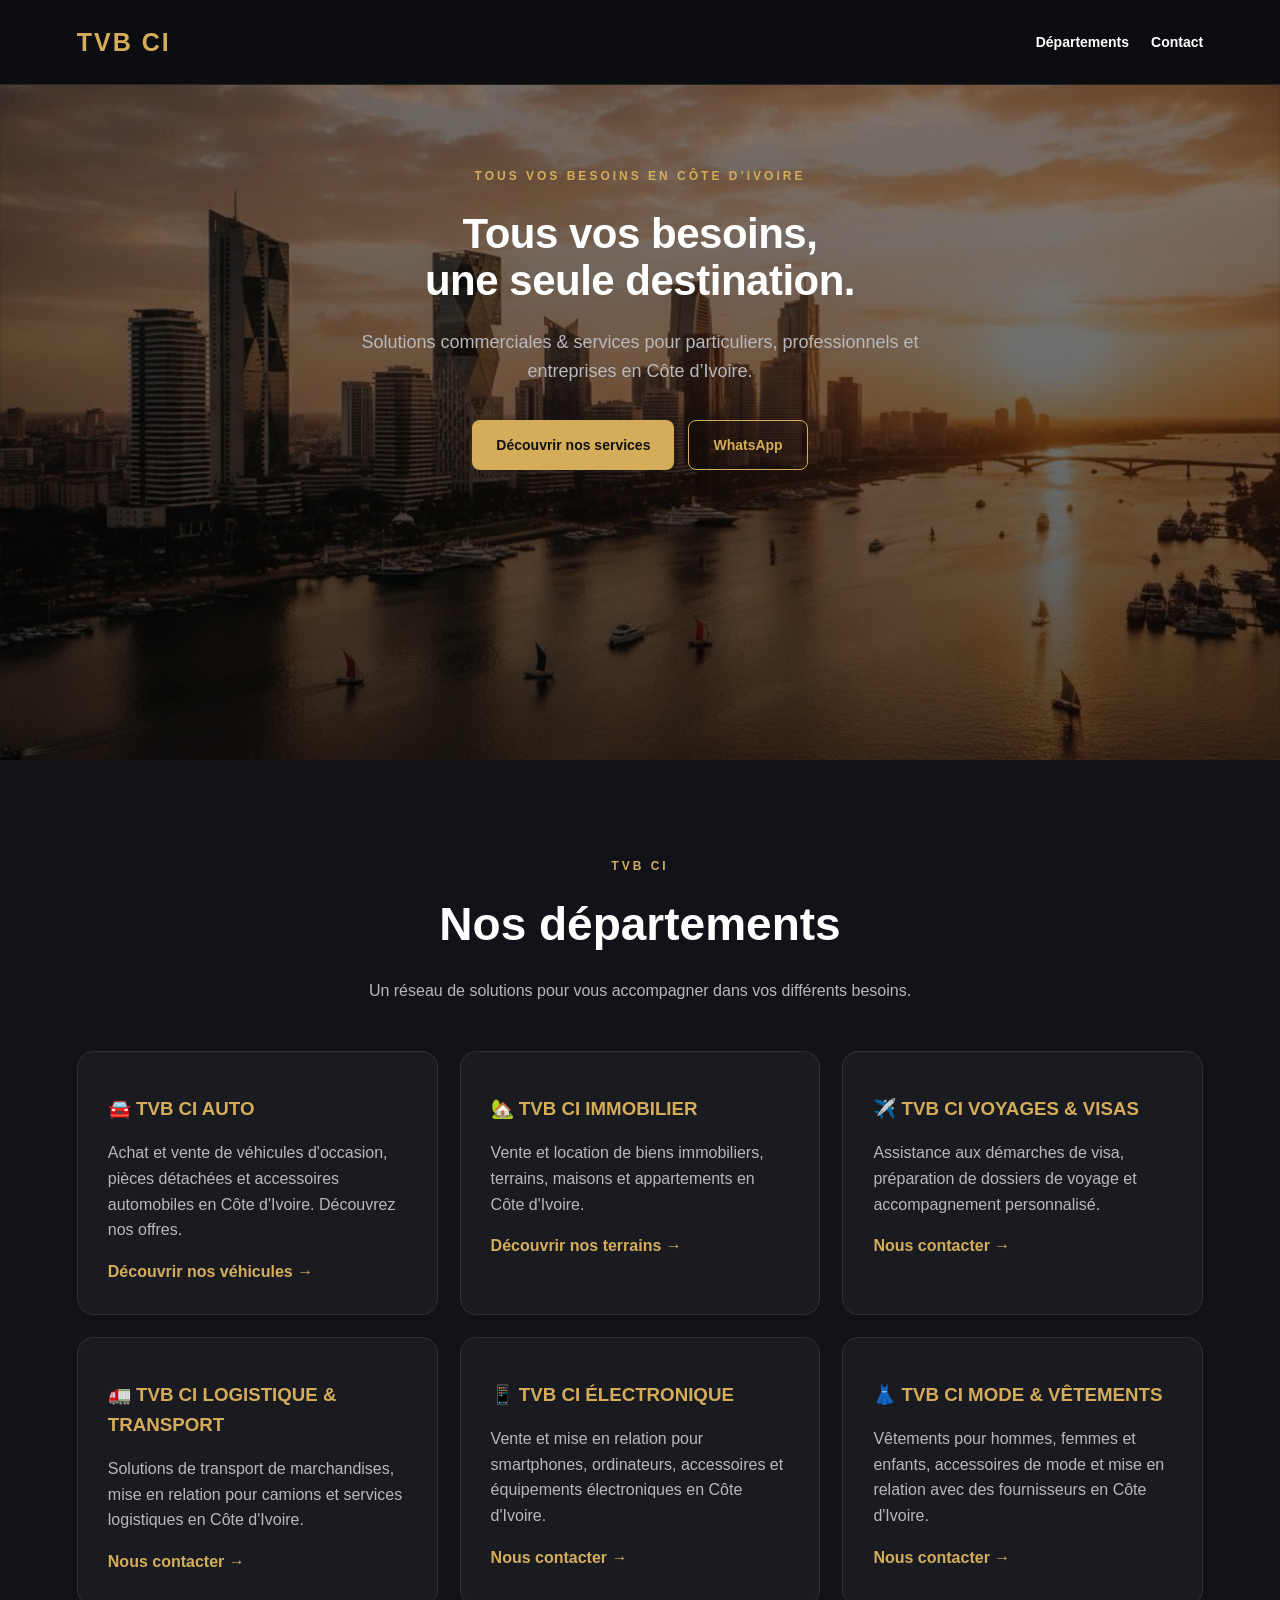
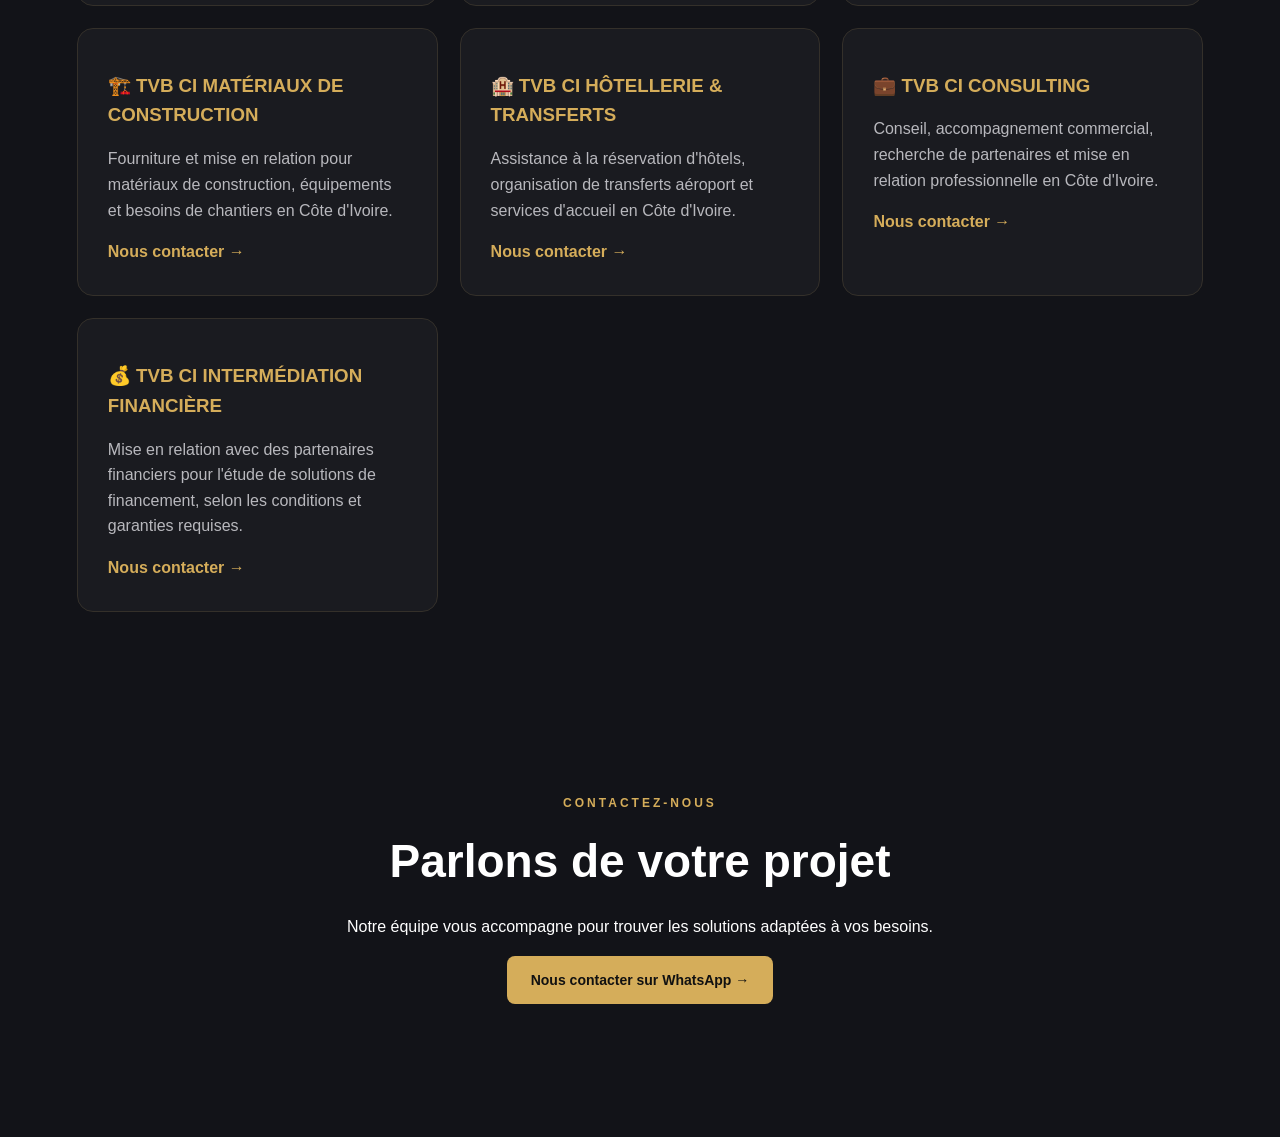
==== index.html @ d92d336f "Add meta tags for social media link previews Added Open Graph and Twitter meta tags for better socia" ====
<!DOCTYPE html>
<html lang="fr">
<head>
  <meta charset="UTF-8">
  <meta name="viewport" content="width=device-width, initial-scale=1.0">
  
<title>TVB CI | Immobilier, Auto & Services en Côte d'Ivoire</title>

<meta name="description" content="TVB CI (Tous Vos Besoins en Côte d'Ivoire) vous accompagne dans l'immobilier, l'automobile, les voyages, la logistique et les solutions commerciales à Abidjan.">

<link rel="canonical" href="https://tvbci.com/">

<!-- WhatsApp / Facebook Link Preview -->
<meta property="og:type" content="website">
<meta property="og:title" content="TVB CI | Tous vos besoins, une seule destination">
<meta property="og:description" content="Automobile, immobilier, voyages, logistique et solutions commerciales en Côte d'Ivoire.">
<meta property="og:url" content="https://tvbci.com/">
<meta property="og:image" content="https://tvbci.com/assets/tvbci-hero.jpg">
<meta property="og:image:alt" content="TVB CI - Vue panoramique d'une ville au coucher du soleil">
<meta name="twitter:card" content="summary_large_image">

  <link rel="stylesheet" href="style.css">
</head>

<body>

  <header class="site-header">
    <div class="brand">TVB CI</div>

    <nav>
      <a href="#departements">Départements</a>
      <a href="#contact">Contact</a>
    </nav>
  </header>

  <main>

    <section class="hero">
      <div class="hero-content">
        <p class="eyebrow">TOUS VOS BESOINS EN CÔTE D’IVOIRE</p>

        <h1>Tous vos besoins,<br>une seule destination.</h1>

        <p class="hero-text">
          Solutions commerciales & services pour particuliers,
          professionnels et entreprises en Côte d’Ivoire.
        </p>

        <div class="hero-actions">
          <a href="#departements" class="btn btn-gold">Découvrir nos services</a>

          <a href="https://wa.me/2250758928947"
             class="btn btn-outline">
            WhatsApp
          </a>
        </div>
      </div>
    </section>

    <section class="departments" id="departements">

      <div class="section-heading">
        <p class="eyebrow">TVB CI</p>
        <h2>Nos départements</h2>
        <p>
          Un réseau de solutions pour vous accompagner dans vos différents besoins.
        </p>
      </div>
<div class="department-grid">
      
<article class="department-card">
  <h3>🚘 TVB CI AUTO</h3>

  <p>

  Achat et vente de véhicules d'occasion,

  pièces détachées et accessoires automobiles

  en Côte d'Ivoire. Découvrez nos offres.

</p>
  <a href="https://auto.tvbci.com">
    Découvrir nos véhicules →
  </a>
</article> 
<article class="department-card">
  <h3>🏡 TVB CI IMMOBILIER</h3>

  <p>
    Vente et location de biens immobiliers,
    terrains, maisons et appartements
    en Côte d'Ivoire.
  </p>

<a href="https://tvbci.com/immobilier.html">
Découvrir nos terrains →
  </a>
</article>
<article class="department-card">
  <h3>✈️ TVB CI VOYAGES & VISAS</h3>

  <p>
    Assistance aux démarches de visa,
    préparation de dossiers de voyage
    et accompagnement personnalisé.
  </p>

  <a href="https://wa.me/2250758928947?text=Bonjour%20TVB%20CI,%20je%20souhaite%20des%20informations%20sur%20vos%20services%20de%20voyage%20et%20visa.">
    Nous contacter →
  </a>
</article>
<article class="department-card">
  <h3>🚛 TVB CI LOGISTIQUE & TRANSPORT</h3>

  <p>
    Solutions de transport de marchandises,
    mise en relation pour camions et
    services logistiques en Côte d'Ivoire.
  </p>

  <a href="https://wa.me/2250758928947?text=Bonjour%20TVB%20CI,%20je%20souhaite%20des%20informations%20sur%20vos%20services%20de%20transport%20et%20logistique.">
    Nous contacter →
  </a>
</article>
<article class="department-card">
  <h3>📱 TVB CI ÉLECTRONIQUE</h3>

  <p>
    Vente et mise en relation pour smartphones,
    ordinateurs, accessoires et équipements
    électroniques en Côte d'Ivoire.
  </p>

  <a href="https://wa.me/2250758928947?text=Bonjour%20TVB%20CI,%20je%20souhaite%20des%20informations%20sur%20vos%20produits%20electroniques.">
    Nous contacter →
  </a>
</article>
<article class="department-card">
  <h3>👗 TVB CI MODE & VÊTEMENTS</h3>

  <p>
    Vêtements pour hommes, femmes et enfants,
    accessoires de mode et mise en relation
    avec des fournisseurs en Côte d'Ivoire.
  </p>

  <a href="https://wa.me/2250758928947?text=Bonjour%20TVB%20CI,%20je%20souhaite%20des%20informations%20sur%20vos%20articles%20de%20mode.">
    Nous contacter →
  </a>
</article>

<article class="department-card">
  <h3>🏗️ TVB CI MATÉRIAUX DE CONSTRUCTION</h3>

  <p>
    Fourniture et mise en relation pour
    matériaux de construction, équipements
    et besoins de chantiers en Côte d'Ivoire.
  </p>

  <a href="https://wa.me/2250758928947?text=Bonjour%20TVB%20CI,%20je%20souhaite%20des%20informations%20sur%20vos%20materiaux%20de%20construction.">
    Nous contacter →
  </a>
</article>
<article class="department-card">
  <h3>🏨 TVB CI HÔTELLERIE & TRANSFERTS</h3>

  <p>
    Assistance à la réservation d'hôtels,
    organisation de transferts aéroport
    et services d'accueil en Côte d'Ivoire.
  </p>

  <a href="https://wa.me/2250758928947?text=Bonjour%20TVB%20CI,%20je%20souhaite%20des%20informations%20sur%20vos%20services%20hoteliers%20et%20transferts.">
    Nous contacter →
  </a>
</article>
<article class="department-card">
  <h3>💼 TVB CI CONSULTING</h3>

  <p>
    Conseil, accompagnement commercial,
    recherche de partenaires et mise en relation
    professionnelle en Côte d'Ivoire.
  </p>

  <a href="https://wa.me/2250758928947?text=Bonjour%20TVB%20CI,%20je%20souhaite%20des%20informations%20sur%20vos%20services%20de%20consulting.">
    Nous contacter →
  </a>
</article>
<article class="department-card">
  <h3>💰 TVB CI INTERMÉDIATION FINANCIÈRE</h3>

  <p>
    Mise en relation avec des partenaires
    financiers pour l'étude de solutions
    de financement, selon les conditions
    et garanties requises.
  </p>

  <a href="https://wa.me/2250758928947?text=Bonjour%20TVB%20CI,%20je%20souhaite%20des%20informations%20sur%20vos%20services%20d'intermediation%20financiere.">
    Nous contacter →
  </a>
</article>

  
</div>
  
    </section>

<section class="departments" id="contact">
  <div class="section-heading">
    <p class="eyebrow">CONTACTEZ-NOUS</p>
    <h2>Parlons de votre projet</h2>
    <p>
      Notre équipe vous accompagne pour trouver
      les solutions adaptées à vos besoins.
    </p>
    <a href="https://wa.me/2250758928947"
       class="btn btn-gold">
      Nous contacter sur WhatsApp →
    </a>
  </div>
</section>  

  </main>

</body>
</html>
---- style.css ----
/* TVB CI — Corporate Website */

:root {
  --black: #090a0d;
  --dark: #121318;
  --gold: #d5ad5a;
  --white: #ffffff;
  --muted: #b8b8bd;
}

* {
  box-sizing: border-box;
}

html {
  scroll-behavior: smooth;
}

body {
  margin: 0;
  background: var(--black);
  color: var(--white);
  font-family: Arial, Helvetica, sans-serif;
  line-height: 1.6;
}

a {
  text-decoration: none;
  color: inherit;
}

/* Navigation */

.site-header {
  display: flex;
  align-items: center;
  justify-content: space-between;
  gap: 20px;
  padding: 22px 6%;
  background: #0c0d10;
  border-bottom: 1px solid #29251d;
}

.brand {
  color: var(--gold);
  font-size: 25px;
  font-weight: 900;
  letter-spacing: 2px;
}

.site-header nav {
  display: flex;
  gap: 22px;
}

.site-header nav a {
  font-size: 14px;
  font-weight: 600;
}

.site-header nav a:hover {
  color: var(--gold);
}

/* Hero */

.hero {
  min-height: 75vh;
  display: flex;
align-items: center;
justify-content: flex-start;
flex-direction: column;
padding: 70px 6% 90px;
  text-align: center;
  background:
    linear-gradient(
      rgba(0, 0, 0, 0.48),
      rgba(0, 0, 0, 0.65)
    ),
    url("assets/tvbci-hero.jpg") center center / cover no-repeat;
}
.hero-content {
  max-width: 850px;
  margin: 0 auto;
  transform: none;
}

.eyebrow {
  color: var(--gold);
  text-transform: uppercase;
  font-size: 12px;
  font-weight: 800;
  letter-spacing: 3px;
}

.hero h1 {
  font-size: clamp(22px, 5vw, 42px);
  line-height: 1.12;
  margin: 24px 0;
  letter-spacing: -0.5px;
}

.hero-text {
  color: var(--muted);
  font-size: 18px;
  max-width: 640px;
  margin: 0 auto 34px;
}

.hero-actions {
  display: flex;
  justify-content: center;
  flex-wrap: wrap;
  gap: 14px;
}

.btn {
  display: inline-flex;
  justify-content: center;
  align-items: center;
  min-height: 48px;
  padding: 13px 24px;
  border-radius: 8px;
  font-size: 14px;
  font-weight: 700;
  transition: 0.2s ease;
}

.btn-gold {
  background: var(--gold);
  color: #111;
}

.btn-gold:hover {
  background: #edca81;
}

.btn-outline {
  border: 1px solid var(--gold);
  color: var(--gold);
}

.btn-outline:hover {
  background: var(--gold);
  color: #111;
}

/* Departments */

.departments {
  padding: 85px 6%;
  background: var(--dark);
}

.section-heading {
  text-align: center;
  max-width: 720px;
  margin: 0 auto 48px;
}

.section-heading h2 {
  font-size: clamp(30px, 4vw, 46px);
  margin: 12px 0;
}

.section-heading > p:last-child {
  color: var(--muted);
}

/* Future department cards */

.department-grid {
  display: grid;
  grid-template-columns:
    repeat(3, minmax(0, 1fr));
  gap: 22px;
}

.department-card {
  padding: 30px;
  border: 1px solid #34302a;
  border-radius: 16px;
  background: #1a1b20;
  transition: 0.2s ease;
}

.department-card:hover {
  border-color: var(--gold);
  transform: translateY(-3px);
}

.department-card h3 {
  color: var(--gold);
  margin: 12px 0;
}

.department-card p {
  color: var(--muted);
}

.department-card a {
  color: var(--gold);
  font-weight: 700;
}

/* Mobile */

@media (max-width: 768px) {
  .site-header {
    padding: 18px 5%;
  }

  .brand {
    font-size: 21px;
  }

  .site-header nav {
    gap: 12px;
  }

  .site-header nav a {
    font-size: 12px;
  }

  .hero {
    min-height: 70vh;
    padding: 75px 22px;
  }

.hero h1 {
  font-size: 24px;
  line-height: 1.25;
  letter-spacing: -0.5px;
}

  .hero-text {
    font-size: 15px;
  }

  .department-grid {
    grid-template-columns: 1fr;
  }

  .departments {
    padding: 65px 20px;
  }
}


@media (max-width: 768px) {
  
.hero-text {
  color: #ffffff;
  transform: translateY(190px);
}


.hero .eyebrow {
  transform: translateY(-70px);
}

.hero h1 {
  transform: translateY(-70px);
}
  
  .hero-actions {
    transform: translateY(190px);
  }
}
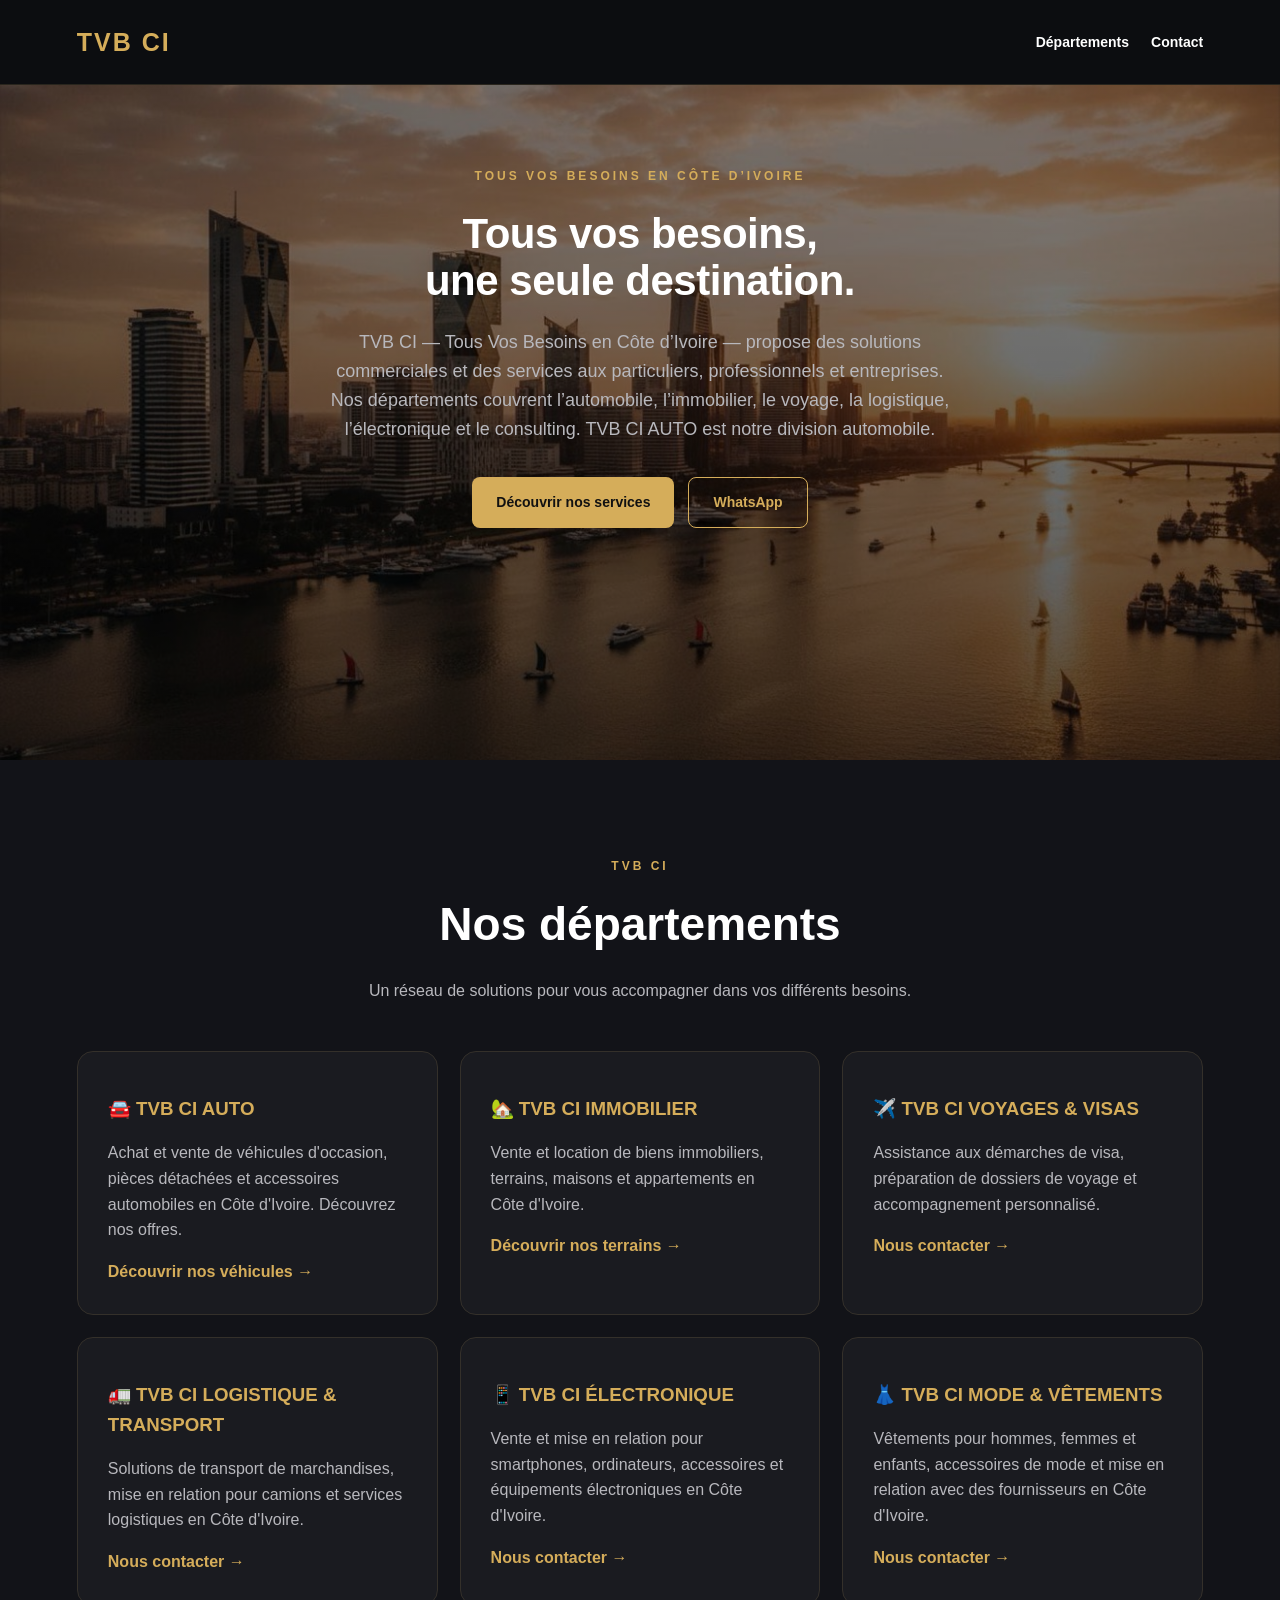
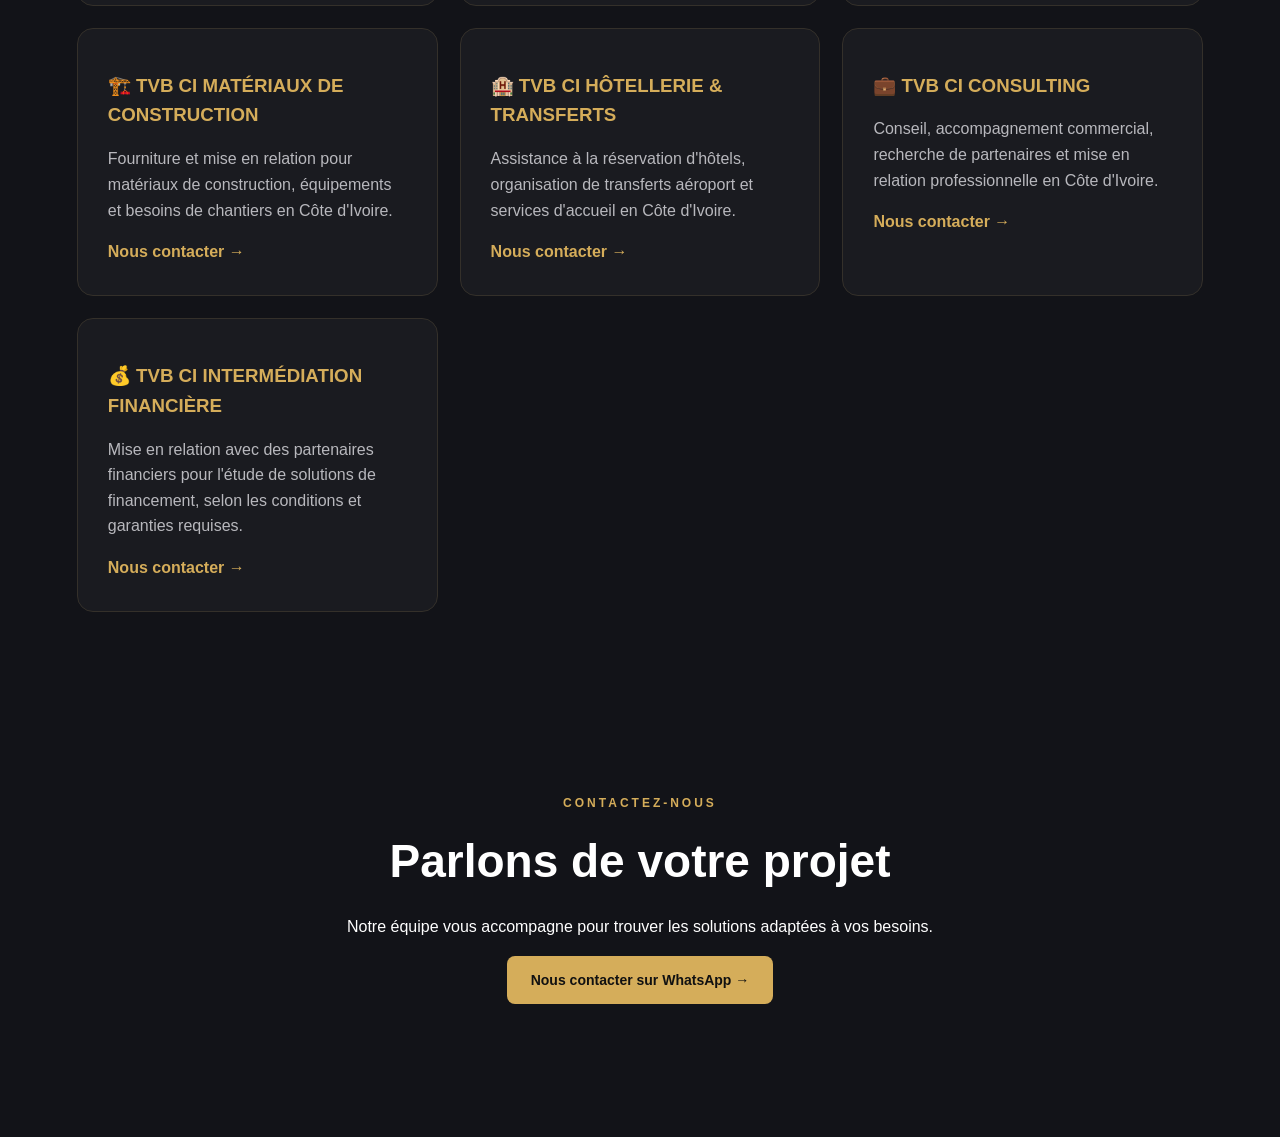
==== commit 45567fc3: "Update index.html" ====
--- a/index.html
+++ b/index.html
@@ -4,16 +4,16 @@
   <meta charset="UTF-8">
   <meta name="viewport" content="width=device-width, initial-scale=1.0">
   
-<title>TVB CI | Immobilier, Auto & Services en Côte d'Ivoire</title>
-
-<meta name="description" content="TVB CI (Tous Vos Besoins en Côte d'Ivoire) vous accompagne dans l'immobilier, l'automobile, les voyages, la logistique et les solutions commerciales à Abidjan.">
+<title>TVB CI | Tous Vos Besoins en Côte d’Ivoire</title>
+
+<meta name="description" content="TVB CI — Tous Vos Besoins en Côte d’Ivoire : entreprise de solutions commerciales et de services. Automobile, immobilier, voyage, logistique, électronique et consulting.">
 
 <link rel="canonical" href="https://tvbci.com/">
 
 <!-- WhatsApp / Facebook Link Preview -->
 <meta property="og:type" content="website">
-<meta property="og:title" content="TVB CI | Tous vos besoins, une seule destination">
-<meta property="og:description" content="Automobile, immobilier, voyages, logistique et solutions commerciales en Côte d'Ivoire.">
+<meta property="og:title" content="TVB CI | Tous Vos Besoins en Côte d’Ivoire">
+<meta property="og:description" content="Découvrez les départements de TVB CI : automobile, immobilier, voyage, logistique, électronique et consulting. TVB CI AUTO est notre division automobile.">
 <meta property="og:url" content="https://tvbci.com/">
 <meta property="og:image" content="https://tvbci.com/assets/tvbci-hero.jpg">
 <meta property="og:image:alt" content="TVB CI - Vue panoramique d'une ville au coucher du soleil">
@@ -42,9 +42,8 @@
         <h1>Tous vos besoins,<br>une seule destination.</h1>
 
         <p class="hero-text">
-          Solutions commerciales & services pour particuliers,
-          professionnels et entreprises en Côte d’Ivoire.
-        </p>
+  TVB CI — Tous Vos Besoins en Côte d’Ivoire — propose des solutions commerciales et des services aux particuliers, professionnels et entreprises. Nos départements couvrent l’automobile, l’immobilier, le voyage, la logistique, l’électronique et le consulting. TVB CI AUTO est notre division automobile.
+</p>
 
         <div class="hero-actions">
           <a href="#departements" class="btn btn-gold">Découvrir nos services</a>
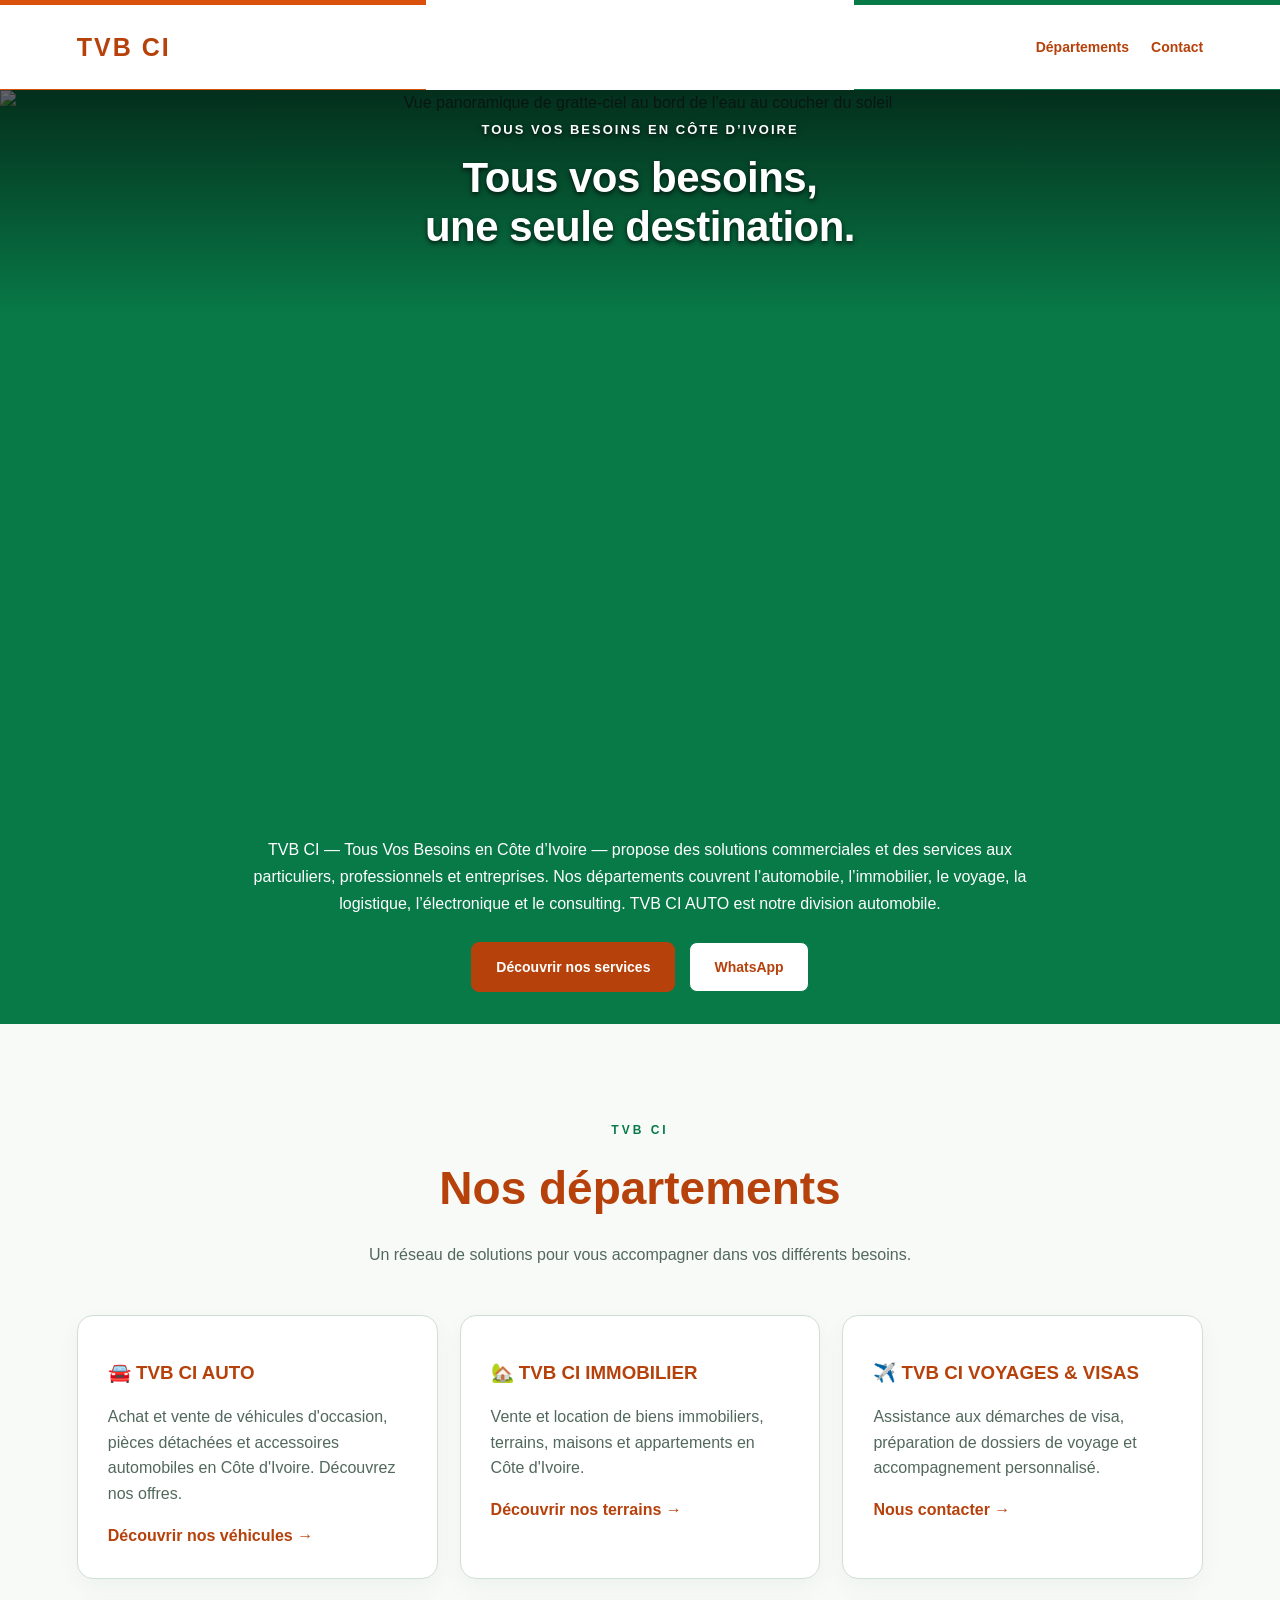
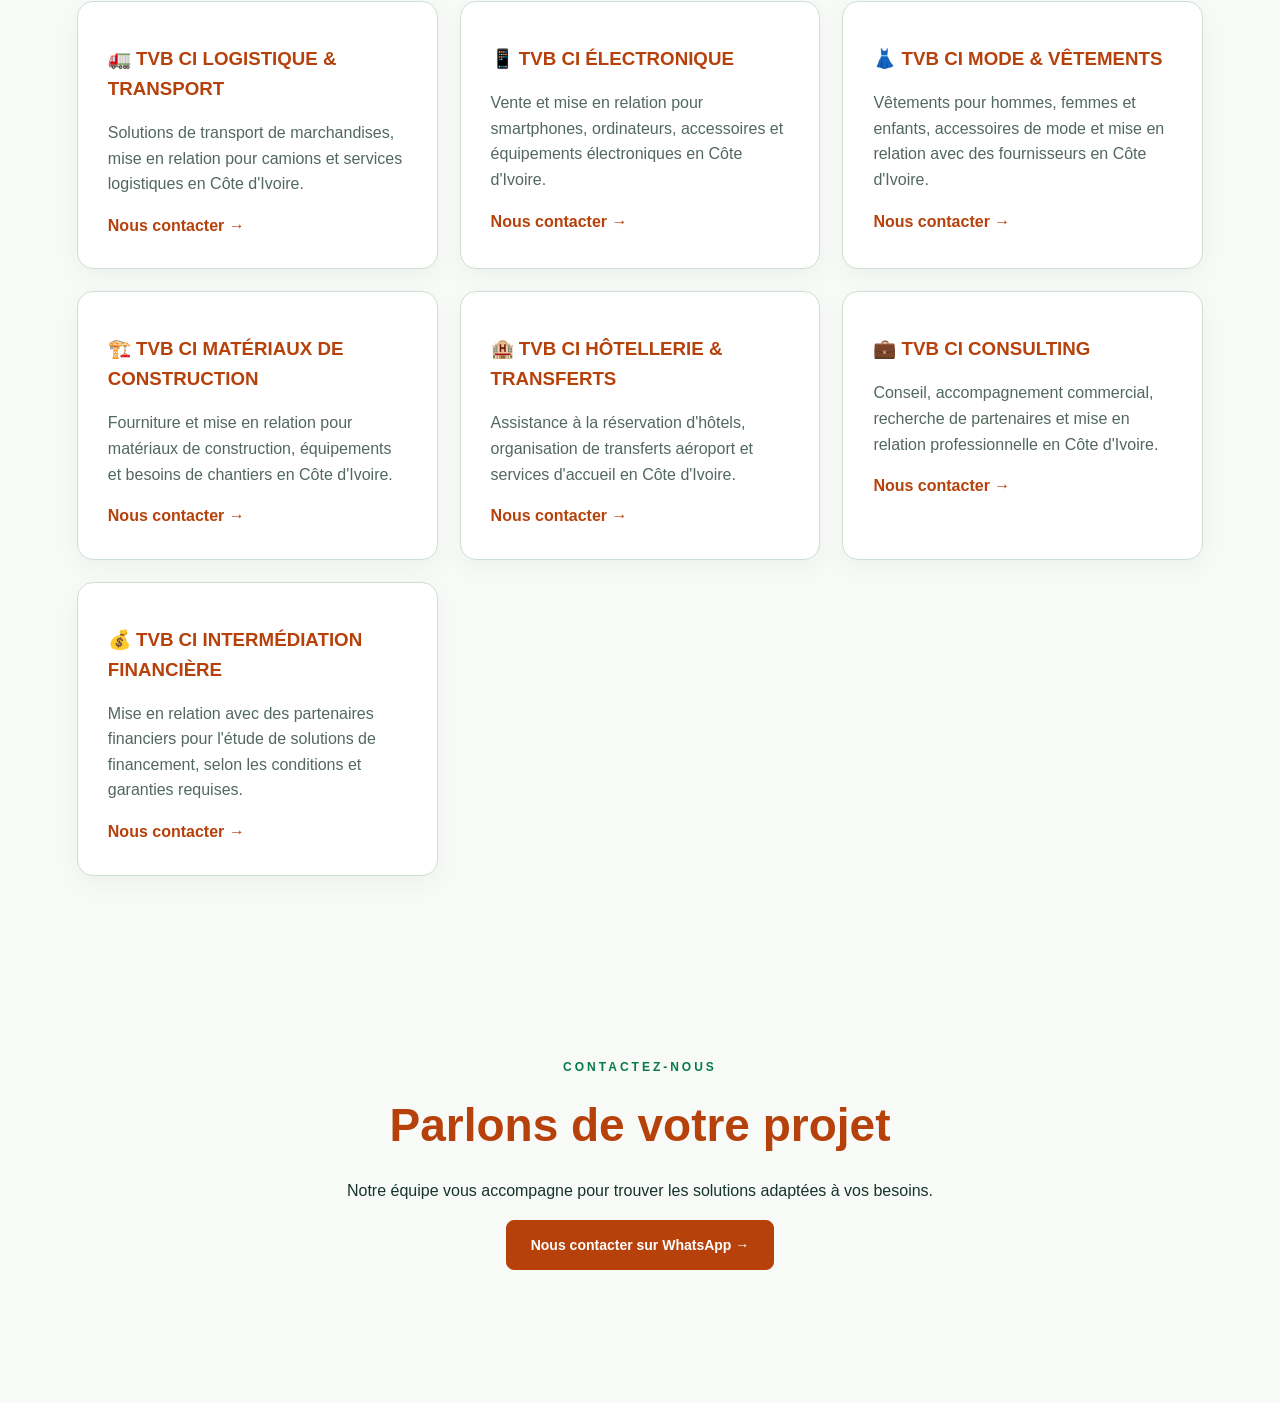
==== commit ec7fc855: "Add files via upload" ====
--- a/index.html
+++ b/index.html
@@ -19,7 +19,7 @@
 <meta property="og:image:alt" content="TVB CI - Vue panoramique d'une ville au coucher du soleil">
 <meta name="twitter:card" content="summary_large_image">
 
-  <link rel="stylesheet" href="style.css">
+  <link rel="stylesheet" href="style.css?v=20261023-clear-hero">
 </head>
 
 <body>
@@ -37,9 +37,9 @@
 
     <section class="hero">
       <div class="hero-content">
-        <p class="eyebrow">TOUS VOS BESOINS EN CÔTE D’IVOIRE</p>
-
-        <h1>Tous vos besoins,<br>une seule destination.</h1>
+        <div class="ci-hero-visual"><img class="ci-hero-photo" src="assets/tvbci-hero-clear-v2.jpg" alt="Vue panoramique de gratte-ciel au bord de l’eau au coucher du soleil" width="1672" height="941" fetchpriority="high" decoding="async"><div class="ci-hero-heading"><p class="eyebrow">TOUS VOS BESOINS EN CÔTE D’IVOIRE</p>
+
+        <h1>Tous vos besoins,<br>une seule destination.</h1></div></div>
 
         <p class="hero-text">
   TVB CI — Tous Vos Besoins en Côte d’Ivoire — propose des solutions commerciales et des services aux particuliers, professionnels et entreprises. Nos départements couvrent l’automobile, l’immobilier, le voyage, la logistique, l’électronique et le consulting. TVB CI AUTO est notre division automobile.
@@ -92,7 +92,7 @@
     en Côte d'Ivoire.
   </p>
 
-<a href="https://tvbci.com/immobilier.html">
+<a href='https://tvbci.com/immobilier'>
 Découvrir nos terrains →
   </a>
 </article>
--- a/style.css
+++ b/style.css
@@ -267,3 +267,73 @@
     transform: translateY(190px);
   }
 }
+
+/* TVB CI — Côte d’Ivoire identity, 23 October 2026.
+   Orange lettering, white surfaces, green accents: matched to Marketplace. */
+:root{--ci-orange:#b6410b;--ci-button:#b6410b;--ci-green:#087a48;--ci-ink:#15342a;--ci-muted:#52685d;--ci-line:#cfdfd3;--ci-soft:#e8f5ec;--black:#f7faf7;--dark:#f7faf7;--panel:#fff;--gold:#b6410b;--gold-light:#b6410b;--white:#fff;--muted:#52685d;--line:#cfdfd3}
+body{background:#f7faf7;color:var(--ci-ink)}
+.site-header,.immo-header{background:#fff!important;border-top:5px solid transparent;border-bottom:1px solid var(--ci-line);border-image:linear-gradient(to right,#d9510b 0 33.333%,#fff 33.333% 66.666%,#087a48 66.666% 100%) 1}
+.brand,.brand span,.immo-brand{color:var(--ci-orange)!important}
+.site-header nav a,.nav a,.immo-header a{color:var(--ci-orange)!important}
+.site-header nav a:hover,.nav a:hover,.immo-header a:hover{color:var(--ci-green)!important}
+.menu-toggle{color:var(--ci-orange)}
+h1,h2,h3{color:var(--ci-orange)}
+.eyebrow{color:var(--ci-green)}
+.btn-gold{background:var(--ci-button);color:#fff;border:1px solid var(--ci-button)}
+.btn-gold:hover{background:#943408;color:#fff}
+.btn-outline,.dark-outline{background:#fff;border:1px solid var(--ci-green);color:var(--ci-orange)}
+.btn-outline:hover,.dark-outline:hover{background:var(--ci-soft);color:var(--ci-orange)}
+.btn:focus-visible,nav a:focus-visible,.immo-btn:focus-visible,.menu-toggle:focus-visible{outline:3px solid var(--ci-green);outline-offset:4px}
+.hero h1,.hero h2,.hero .hero-title{color:#fff}
+.hero .eyebrow,.hero .hero-text{color:#fff}
+.hero .btn-outline{background:#fff;color:var(--ci-orange)}
+.department-card,.vehicle-card,.service{background:#fff;border-color:var(--ci-line);box-shadow:0 8px 24px rgb(21 52 42 / 4%)}
+.department-card:hover{border-color:var(--ci-green)}
+.department-card h3,.department-card a,.service span{color:var(--ci-orange)}
+.department-card p,.section-note,.muted,.vehicle-year,.negotiable,.disclaimer,.service p,.contact-section p{color:var(--ci-muted)}
+.department-card,.vehicle-card,.service,.vehicle-info,.section-heading{min-width:0}
+.price{display:block;max-width:100%;padding:12px 16px;background:var(--ci-soft);border:1px solid var(--ci-green);border-radius:12px;color:var(--ci-orange)!important;text-align:center;overflow-wrap:anywhere}
+.price small{display:block;margin-top:4px;font-size:.85rem;letter-spacing:.06em}
+.hero-badge,.pill{border-color:var(--ci-green);background:var(--ci-soft);color:var(--ci-green)}
+.hero-panel{background:var(--ci-soft);border-color:var(--ci-line);box-shadow:none}
+.hero-panel p{color:var(--ci-muted)}
+.spec-grid div{border-color:var(--ci-line)}
+.spec-grid span{color:var(--ci-muted)}
+.thumb.active{border-color:var(--ci-green)}
+.vehicle-gallery .main-photo{background:var(--ci-soft)!important}
+.footer,.immo-footer{background:#fff;color:var(--ci-muted);border-top:1px solid var(--ci-line)}
+.footer a{color:var(--ci-orange)}
+@media(max-width:850px){.nav{background:#fff;border-color:var(--ci-line)}}
+
+/* Main site and all Immobilier pages. Specific selectors override their older inline style blocks. */
+.departments{background:#f7faf7}
+body:not(.immo-page)>.site-header{flex-wrap:wrap}
+body:not(.immo-page) .hero{background:linear-gradient(rgba(5,58,36,.68),rgba(5,58,36,.82)),url("assets/tvbci-hero.jpg") center center/cover no-repeat}
+.immo-page{background:#f7faf7!important;color:var(--ci-ink)!important}
+.immo-page .immo-brand,.immo-page .immo-header a{color:var(--ci-orange)!important}
+.immo-page .immo-card{background:#fff!important;border-color:var(--ci-line)!important;box-shadow:0 8px 24px rgb(21 52 42 / 4%)}
+.immo-page .immo-detail,.immo-page .rental-option{background:var(--ci-soft)!important;border-color:var(--ci-line)!important;color:var(--ci-ink)}
+.immo-page .immo-label,.immo-page .immo-detail strong{color:var(--ci-green)!important}
+.immo-page .immo-card h1,.immo-page .immo-card h2,.immo-page .immo-card h3,.immo-page .rental-table th{color:var(--ci-orange)!important}
+.immo-page .immo-price{color:var(--ci-orange)!important;background:var(--ci-soft);border:1px solid var(--ci-green);border-radius:12px;padding:12px 16px;text-align:center;overflow-wrap:anywhere}
+.immo-page .immo-note,.immo-page .immo-footer{color:var(--ci-muted)!important}
+.immo-page .immo-btn{background:var(--ci-button)!important;color:#fff!important;border:1px solid var(--ci-button)}
+.immo-page .immo-btn:hover{background:#943408!important}
+.immo-page .immo-hero{background:linear-gradient(rgba(5,58,36,.66),rgba(5,58,36,.80)),url("assets/immobilier-hero.jpg") center center/cover no-repeat!important}
+.immo-page .immo-hero h1,.immo-page .immo-hero p,.immo-page .immo-hero .immo-label{color:#fff!important}
+.immo-page .rental-table th,.immo-page .rental-table td{border-color:var(--ci-line)!important}
+@media(max-width:600px){.immo-header{gap:14px;flex-wrap:wrap}.immo-brand{overflow-wrap:anywhere}.immo-page .immo-price{font-size:clamp(22px,6vw,29px)}.site-header nav{flex-wrap:wrap}}
+
+/* Clear main-site hero: show the photograph at its natural ratio instead of
+   enlarging a landscape image to fill a tall mobile text banner. */
+body:not(.immo-page) .hero{display:block;min-height:0;padding:0;text-align:center;background:var(--ci-green,#087a48)}
+body:not(.immo-page) .hero-content{max-width:none;width:100%;margin:0;transform:none}
+body:not(.immo-page) .ci-hero-visual{position:relative;width:100%;overflow:hidden}
+body:not(.immo-page) .ci-hero-photo{display:block;width:100%;height:auto;max-height:720px;object-fit:cover;object-position:center}
+body:not(.immo-page) .ci-hero-heading{position:absolute;inset:0 0 auto;padding:30px 20px 65px;background:linear-gradient(rgba(0,0,0,.62),rgba(0,0,0,0));color:#fff;text-shadow:0 2px 5px rgba(0,0,0,.75)}
+body:not(.immo-page) .hero .eyebrow,body:not(.immo-page) .hero h1,body:not(.immo-page) .hero .hero-text,body:not(.immo-page) .hero .hero-actions{transform:none}
+body:not(.immo-page) .hero .eyebrow{color:#fff;margin:0 0 12px;font-size:clamp(10px,1.4vw,13px);letter-spacing:2px}
+body:not(.immo-page) .hero h1{color:#fff;margin:0 auto;font-size:clamp(24px,4.2vw,42px);line-height:1.18;max-width:850px}
+body:not(.immo-page) .hero .hero-text{color:#fff;max-width:850px;margin:0 auto;padding:26px 24px 0;font-size:16px;line-height:1.7}
+body:not(.immo-page) .hero .hero-actions{margin:0;padding:24px 16px 32px}
+@media(max-width:600px){body:not(.immo-page) .ci-hero-heading{padding:18px 16px 35px}body:not(.immo-page) .hero .eyebrow{font-size:10px;letter-spacing:1.4px;margin-bottom:9px}body:not(.immo-page) .hero h1{font-size:clamp(22px,6vw,30px)}body:not(.immo-page) .hero .hero-text{font-size:15px;padding:22px 20px 0}body:not(.immo-page) .hero .hero-actions{gap:10px}body:not(.immo-page) .hero .btn{padding:12px 16px}}
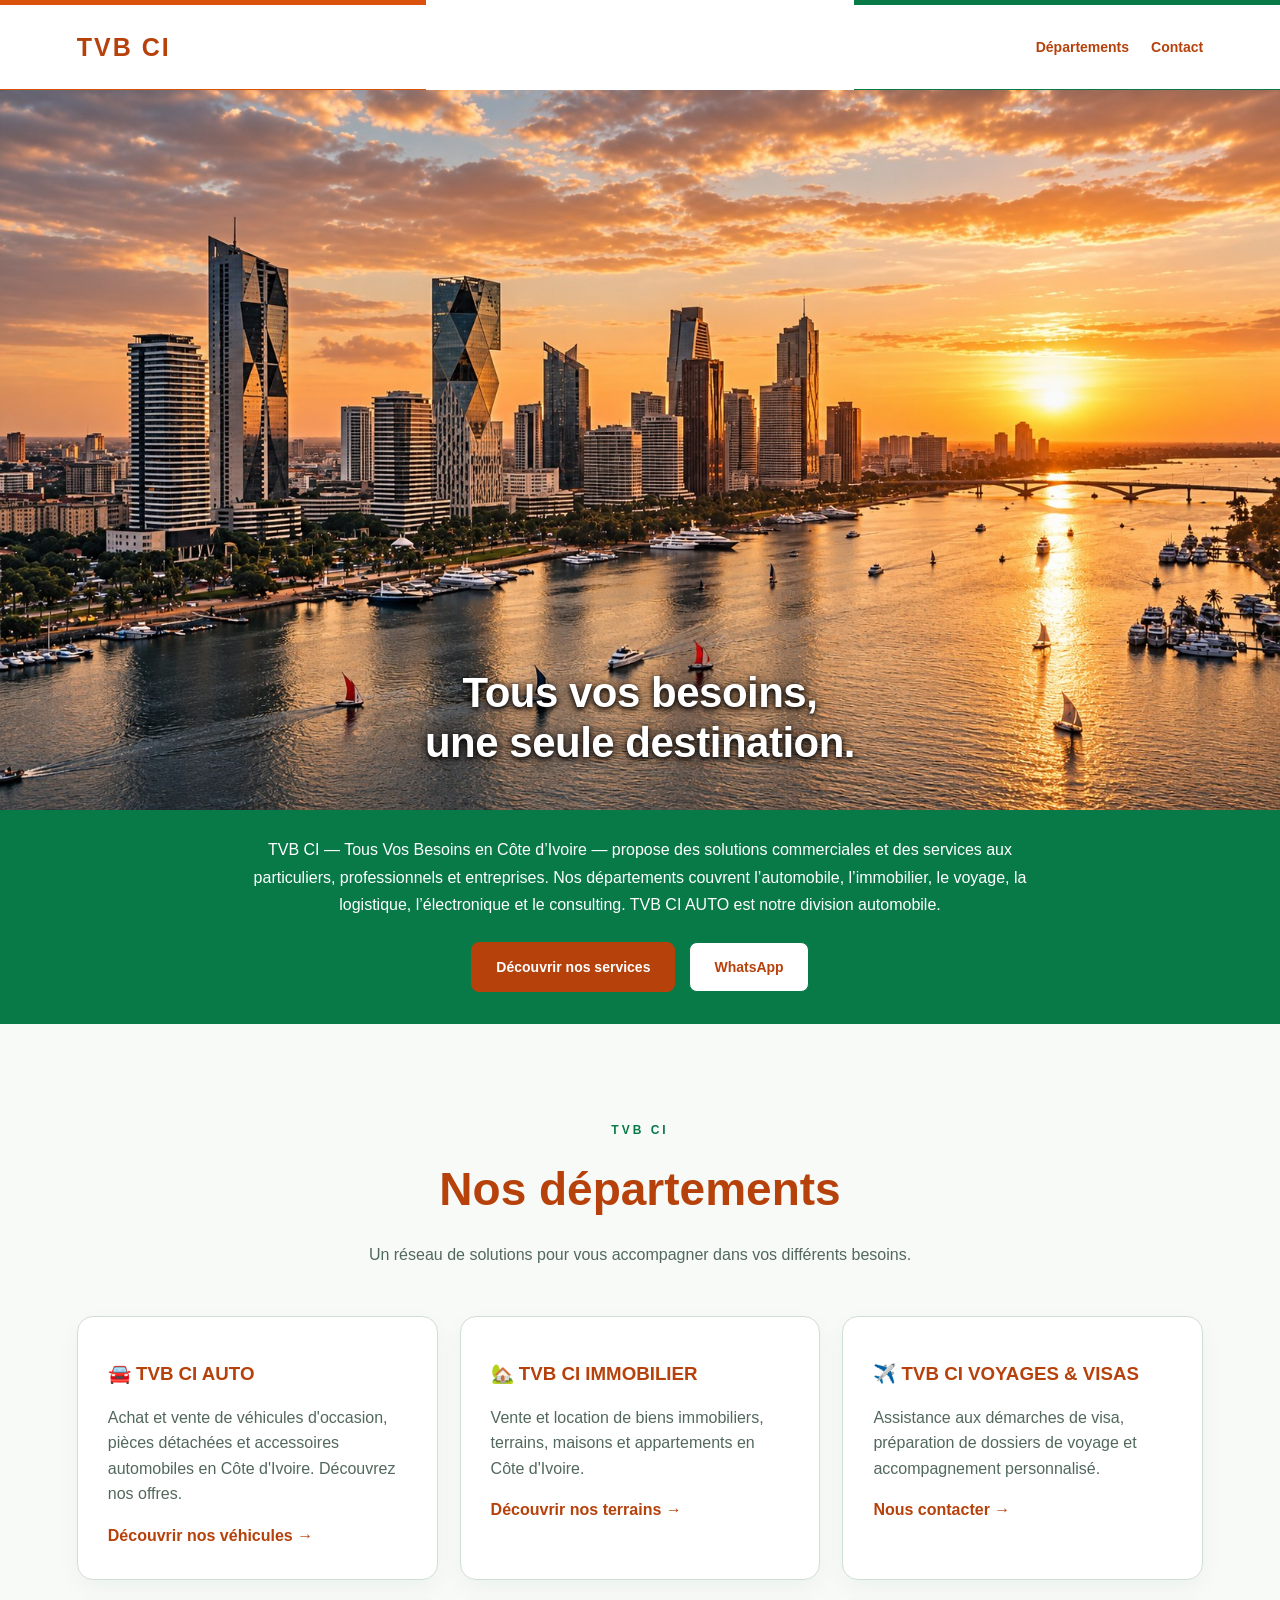
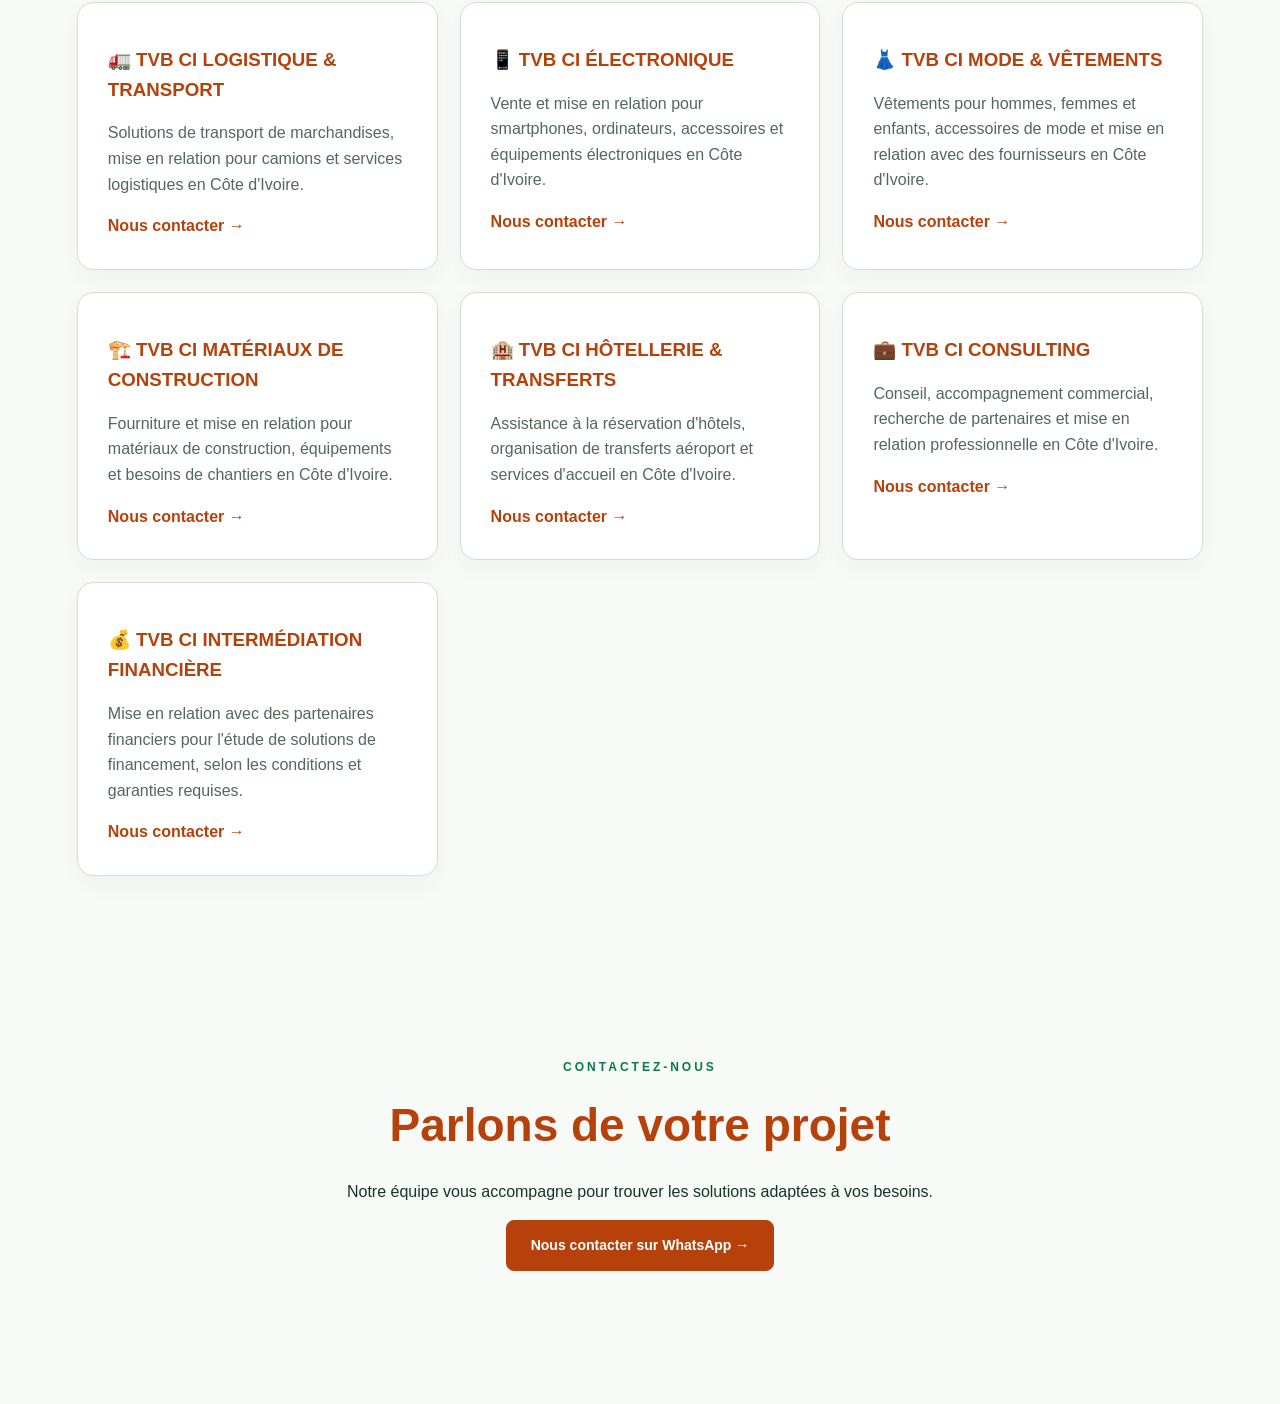
==== commit d4e8f331: "Add files via upload" ====
--- a/index.html
+++ b/index.html
@@ -19,7 +19,7 @@
 <meta property="og:image:alt" content="TVB CI - Vue panoramique d'une ville au coucher du soleil">
 <meta name="twitter:card" content="summary_large_image">
 
-  <link rel="stylesheet" href="style.css?v=20261023-clear-hero">
+  <link rel="stylesheet" href="style.css?v=20261023-water-heading">
 </head>
 
 <body>
@@ -37,7 +37,7 @@
 
     <section class="hero">
       <div class="hero-content">
-        <div class="ci-hero-visual"><img class="ci-hero-photo" src="assets/tvbci-hero-clear-v2.jpg" alt="Vue panoramique de gratte-ciel au bord de l’eau au coucher du soleil" width="1672" height="941" fetchpriority="high" decoding="async"><div class="ci-hero-heading"><p class="eyebrow">TOUS VOS BESOINS EN CÔTE D’IVOIRE</p>
+        <div class="ci-hero-visual"><img class="ci-hero-photo" src="assets/tvbci-hero-clear-v2.jpg" alt="Vue panoramique de gratte-ciel au bord de l’eau au coucher du soleil" width="1672" height="941" fetchpriority="high" decoding="async"><div class="ci-hero-heading">
 
         <h1>Tous vos besoins,<br>une seule destination.</h1></div></div>
 
--- a/style.css
+++ b/style.css
@@ -337,3 +337,8 @@
 body:not(.immo-page) .hero .hero-text{color:#fff;max-width:850px;margin:0 auto;padding:26px 24px 0;font-size:16px;line-height:1.7}
 body:not(.immo-page) .hero .hero-actions{margin:0;padding:24px 16px 32px}
 @media(max-width:600px){body:not(.immo-page) .ci-hero-heading{padding:18px 16px 35px}body:not(.immo-page) .hero .eyebrow{font-size:10px;letter-spacing:1.4px;margin-bottom:9px}body:not(.immo-page) .hero h1{font-size:clamp(22px,6vw,30px)}body:not(.immo-page) .hero .hero-text{font-size:15px;padding:22px 20px 0}body:not(.immo-page) .hero .hero-actions{gap:10px}body:not(.immo-page) .hero .btn{padding:12px 16px}}
+
+/* Keep the skyline clear; center the slogan over the foreground water. */
+body:not(.immo-page) .ci-hero-heading{inset:auto 0 6%;padding:0 16px;background:none;text-align:center;text-shadow:0 2px 5px #000,0 0 12px rgba(0,0,0,.7)}
+body:not(.immo-page) .ci-hero-photo{max-height:none;object-fit:contain}
+@media(max-width:600px){body:not(.immo-page) .ci-hero-heading{inset:auto 0 6%;padding:0 12px}body:not(.immo-page) .ci-hero-heading h1{font-size:clamp(18px,5.5vw,30px);line-height:1.2}}
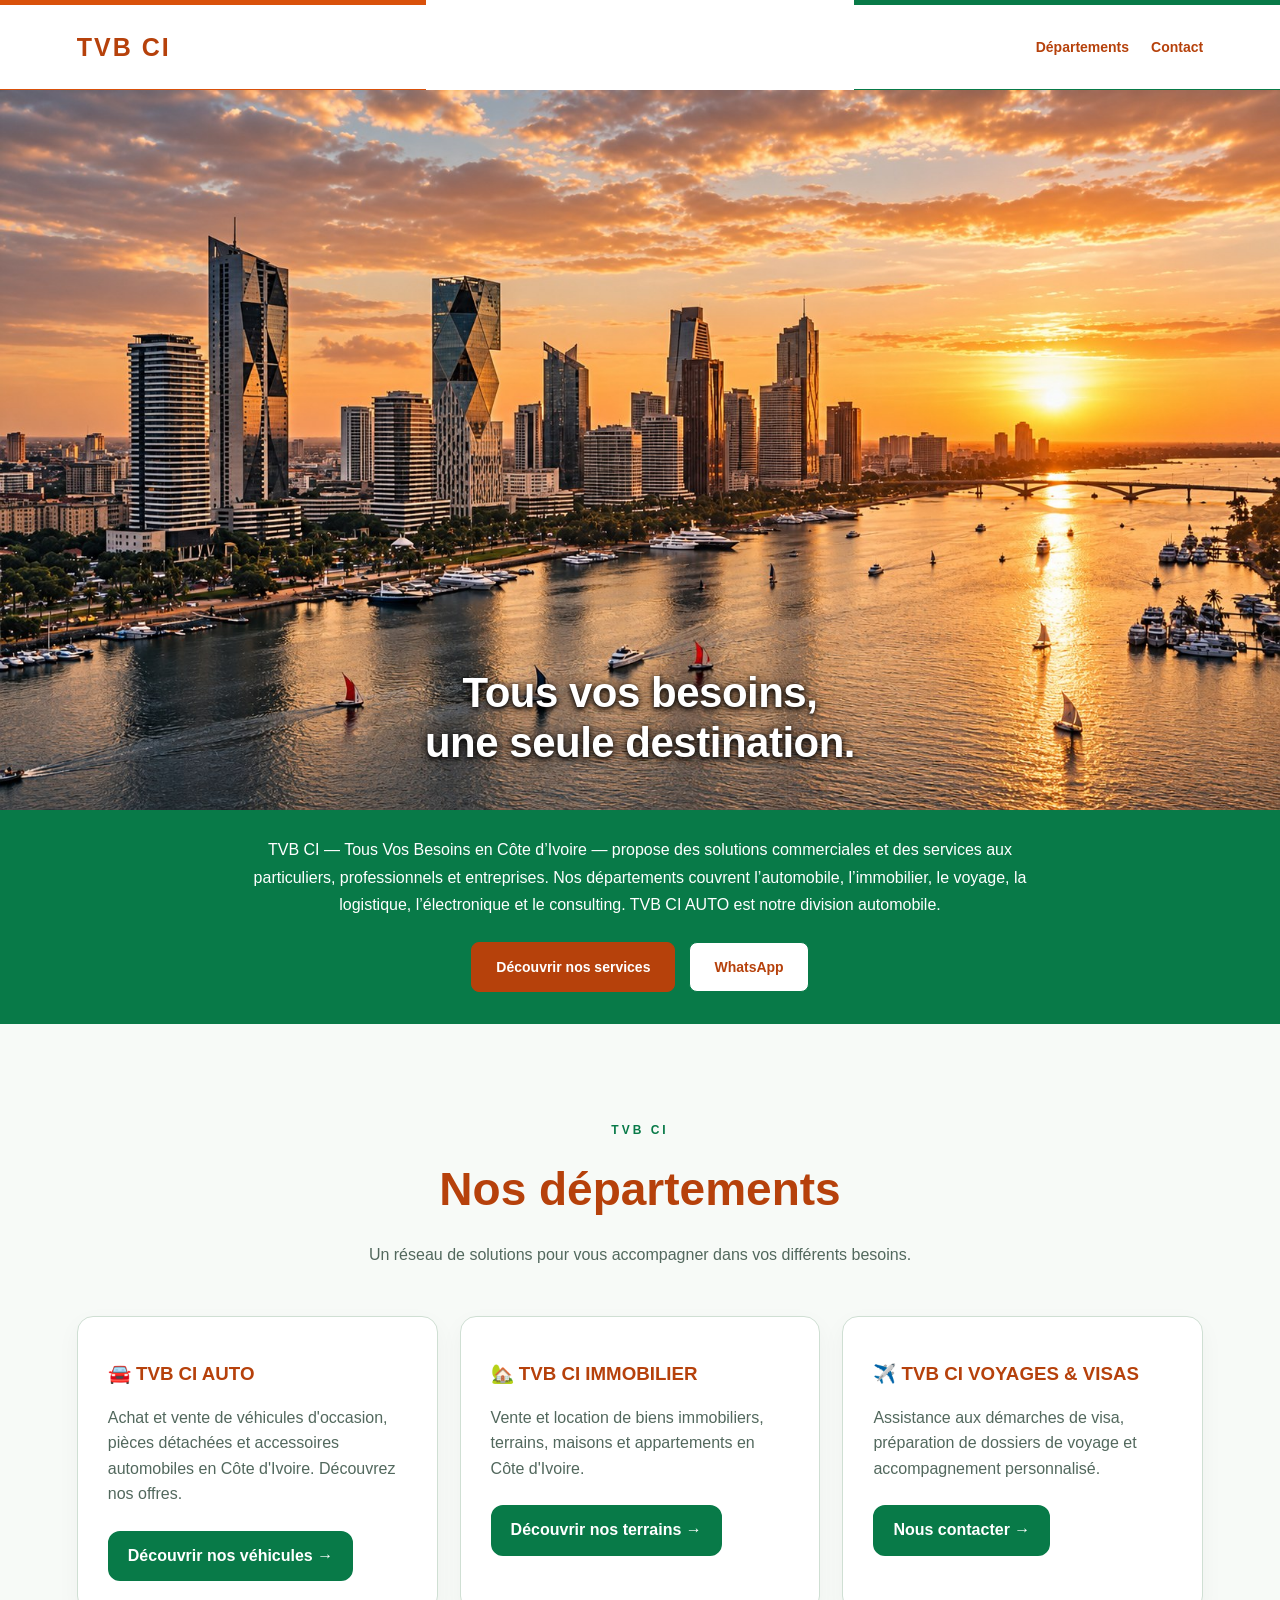
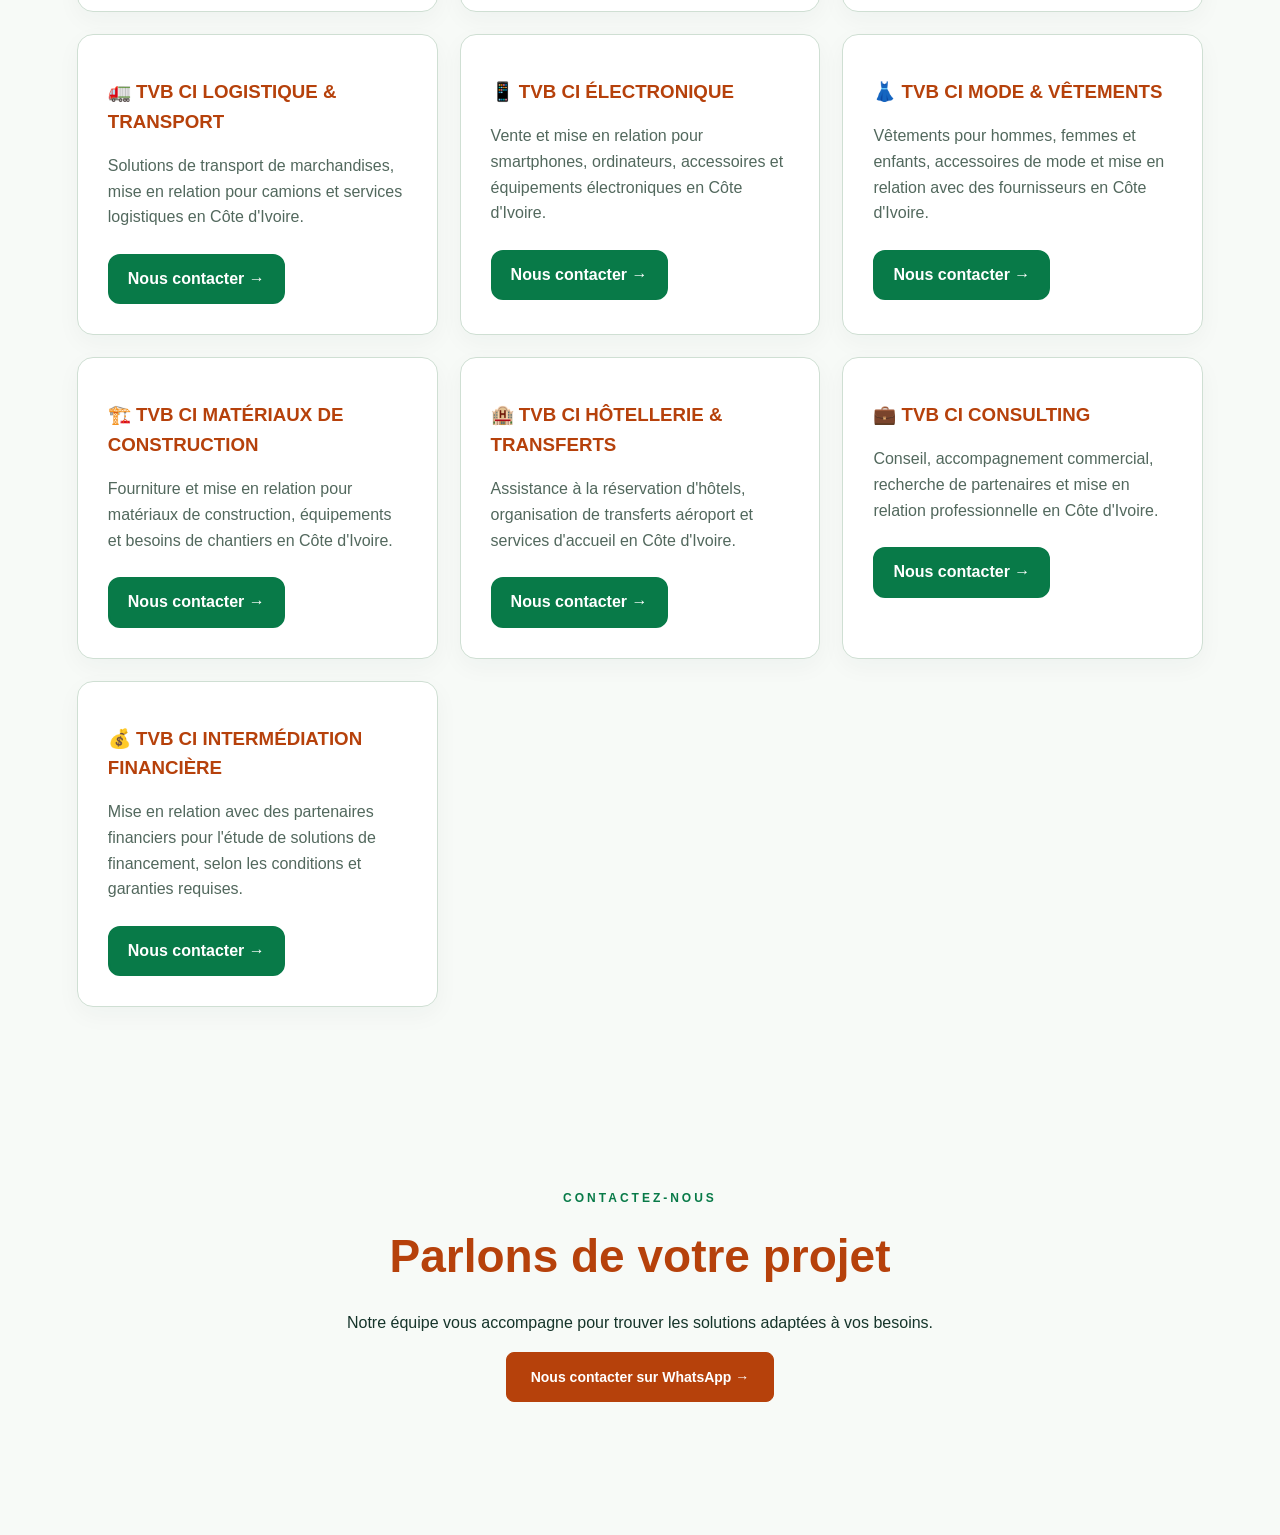
==== commit d0fd3a2e: "Add files via upload" ====
--- a/index.html
+++ b/index.html
@@ -15,11 +15,17 @@
 <meta property="og:title" content="TVB CI | Tous Vos Besoins en Côte d’Ivoire">
 <meta property="og:description" content="Découvrez les départements de TVB CI : automobile, immobilier, voyage, logistique, électronique et consulting. TVB CI AUTO est notre division automobile.">
 <meta property="og:url" content="https://tvbci.com/">
-<meta property="og:image" content="https://tvbci.com/assets/tvbci-hero.jpg">
-<meta property="og:image:alt" content="TVB CI - Vue panoramique d'une ville au coucher du soleil">
 <meta name="twitter:card" content="summary_large_image">
 
-  <link rel="stylesheet" href="style.css?v=20261023-water-heading">
+  <link rel="stylesheet" href="style.css?v=20261024-department-pulse">
+<meta property="og:image" content="https://tvbci.com/assets/tvbci-hero-clear-v2.jpg">
+<meta property="og:image:secure_url" content="https://tvbci.com/assets/tvbci-hero-clear-v2.jpg">
+<meta property="og:image:type" content="image/jpeg">
+<meta property="og:image:width" content="1672">
+<meta property="og:image:height" content="941">
+<meta property="og:image:alt" content="TVB CI — Panorama au bord de l’eau">
+<meta name="twitter:image" content="https://tvbci.com/assets/tvbci-hero-clear-v2.jpg">
+<meta name="twitter:image:alt" content="TVB CI — Panorama au bord de l’eau">
 </head>
 
 <body>
--- a/style.css
+++ b/style.css
@@ -342,3 +342,24 @@
 body:not(.immo-page) .ci-hero-heading{inset:auto 0 6%;padding:0 16px;background:none;text-align:center;text-shadow:0 2px 5px #000,0 0 12px rgba(0,0,0,.7)}
 body:not(.immo-page) .ci-hero-photo{max-height:none;object-fit:contain}
 @media(max-width:600px){body:not(.immo-page) .ci-hero-heading{inset:auto 0 6%;padding:0 12px}body:not(.immo-page) .ci-hero-heading h1{font-size:clamp(18px,5.5vw,30px);line-height:1.2}}
+
+/* Visible department actions: green buttons with a slow floating pulse. */
+body:not(.immo-page) .department-grid .department-card > a{
+ display:inline-flex;align-items:center;justify-content:center;gap:8px;
+ min-height:48px;max-width:100%;padding:12px 18px;margin-top:8px;
+ border:2px solid #087a48;border-radius:12px;background:#087a48;
+ color:#fff;text-decoration:none;font-weight:800;line-height:1.4;text-align:center;
+ overflow-wrap:anywhere;animation:ci-department-pulse 2.8s ease-in-out infinite;
+}
+@keyframes ci-department-pulse{
+ 0%,100%{transform:translateY(0);background-color:#087a48;box-shadow:0 3px 10px rgba(8,122,72,.18),0 0 0 0 rgba(8,122,72,.24)}
+ 50%{transform:translateY(-3px);background-color:#096d42;box-shadow:0 7px 16px rgba(8,122,72,.25),0 0 0 7px rgba(8,122,72,.06)}
+}
+body:not(.immo-page) .department-grid .department-card > a:hover,
+body:not(.immo-page) .department-grid .department-card > a:focus-visible{
+ animation-play-state:paused;background:#075f39;color:#fff;
+ outline:3px solid #b6410b;outline-offset:4px;
+}
+@media(prefers-reduced-motion:reduce){
+ body:not(.immo-page) .department-grid .department-card > a{animation:none;transform:none;box-shadow:0 3px 10px rgba(8,122,72,.18)}
+}
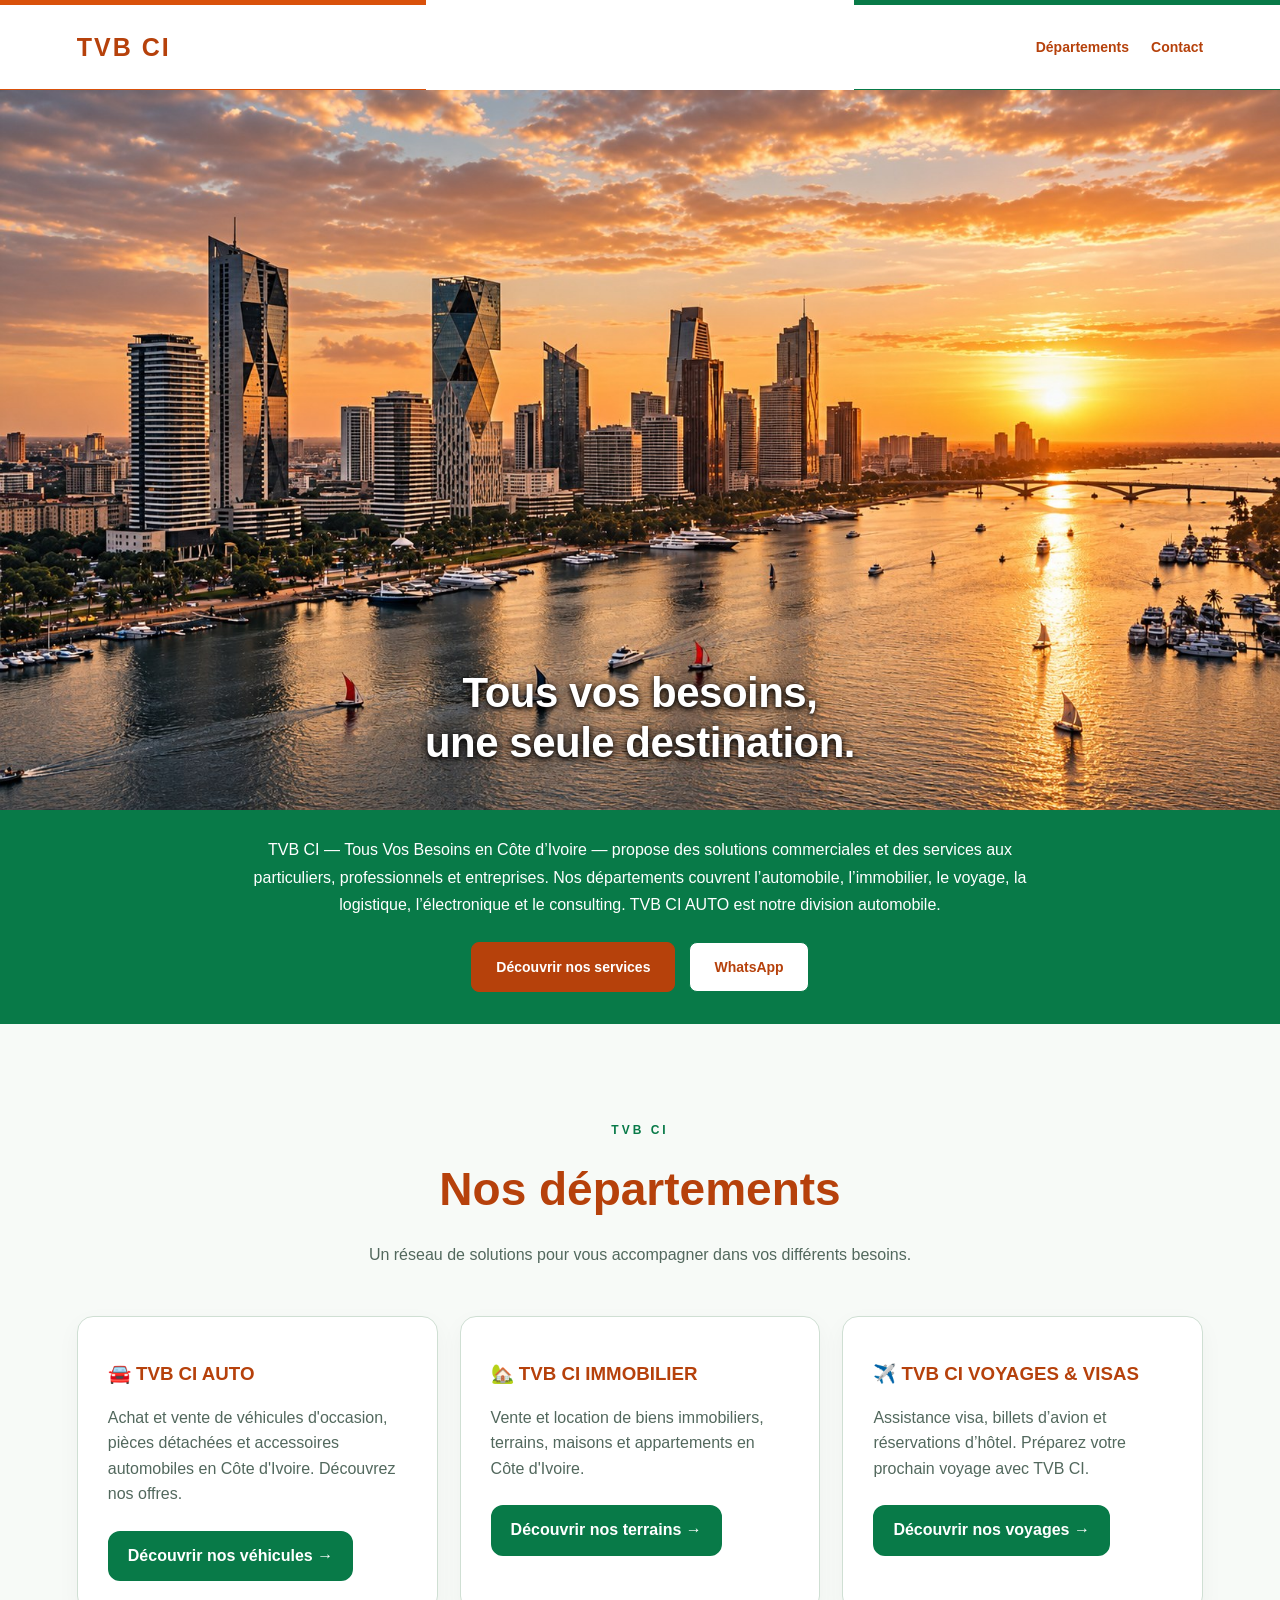
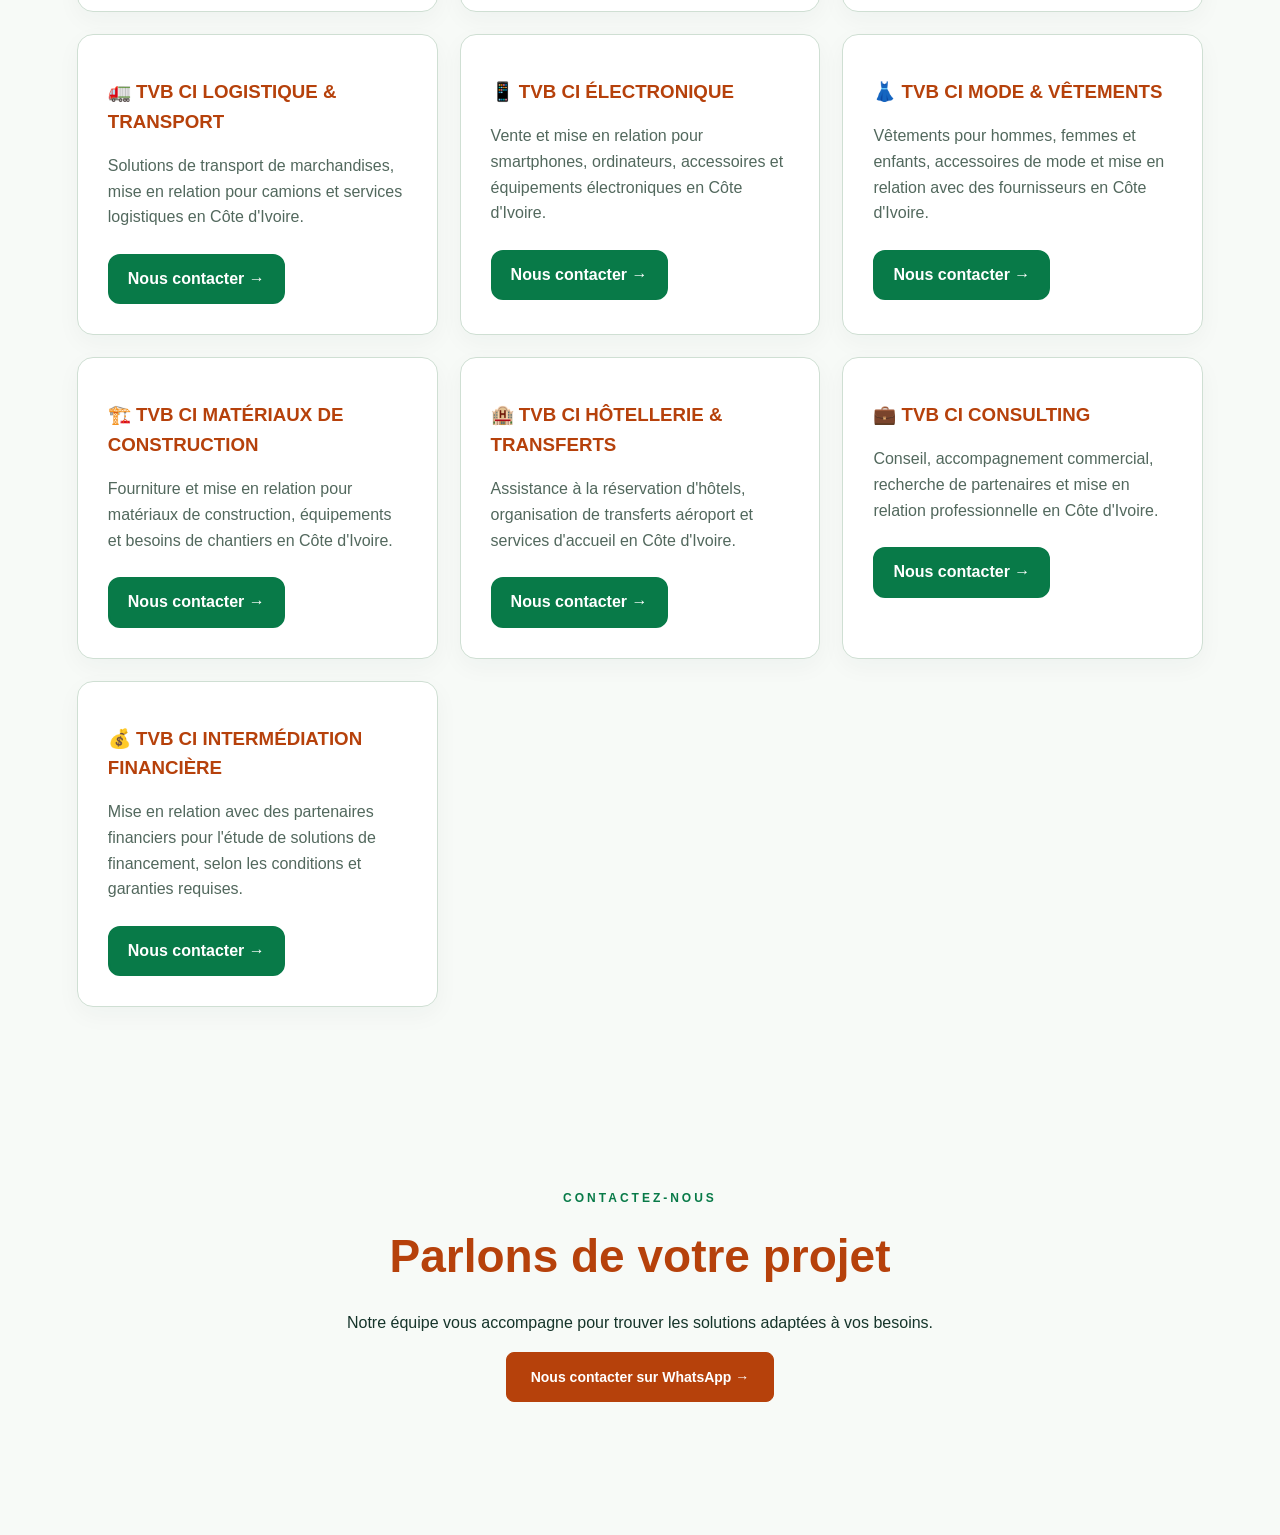
==== commit b9406697: "Add files via upload" ====
--- a/index.html
+++ b/index.html
@@ -105,15 +105,9 @@
 <article class="department-card">
   <h3>✈️ TVB CI VOYAGES & VISAS</h3>
 
-  <p>
-    Assistance aux démarches de visa,
-    préparation de dossiers de voyage
-    et accompagnement personnalisé.
-  </p>
-
-  <a href="https://wa.me/2250758928947?text=Bonjour%20TVB%20CI,%20je%20souhaite%20des%20informations%20sur%20vos%20services%20de%20voyage%20et%20visa.">
-    Nous contacter →
-  </a>
+  <p>Assistance visa, billets d’avion et réservations d’hôtel. Préparez votre prochain voyage avec TVB CI.</p>
+
+  <a href="/voyages-visas.html">Découvrir nos voyages →</a>
 </article>
 <article class="department-card">
   <h3>🚛 TVB CI LOGISTIQUE & TRANSPORT</h3>
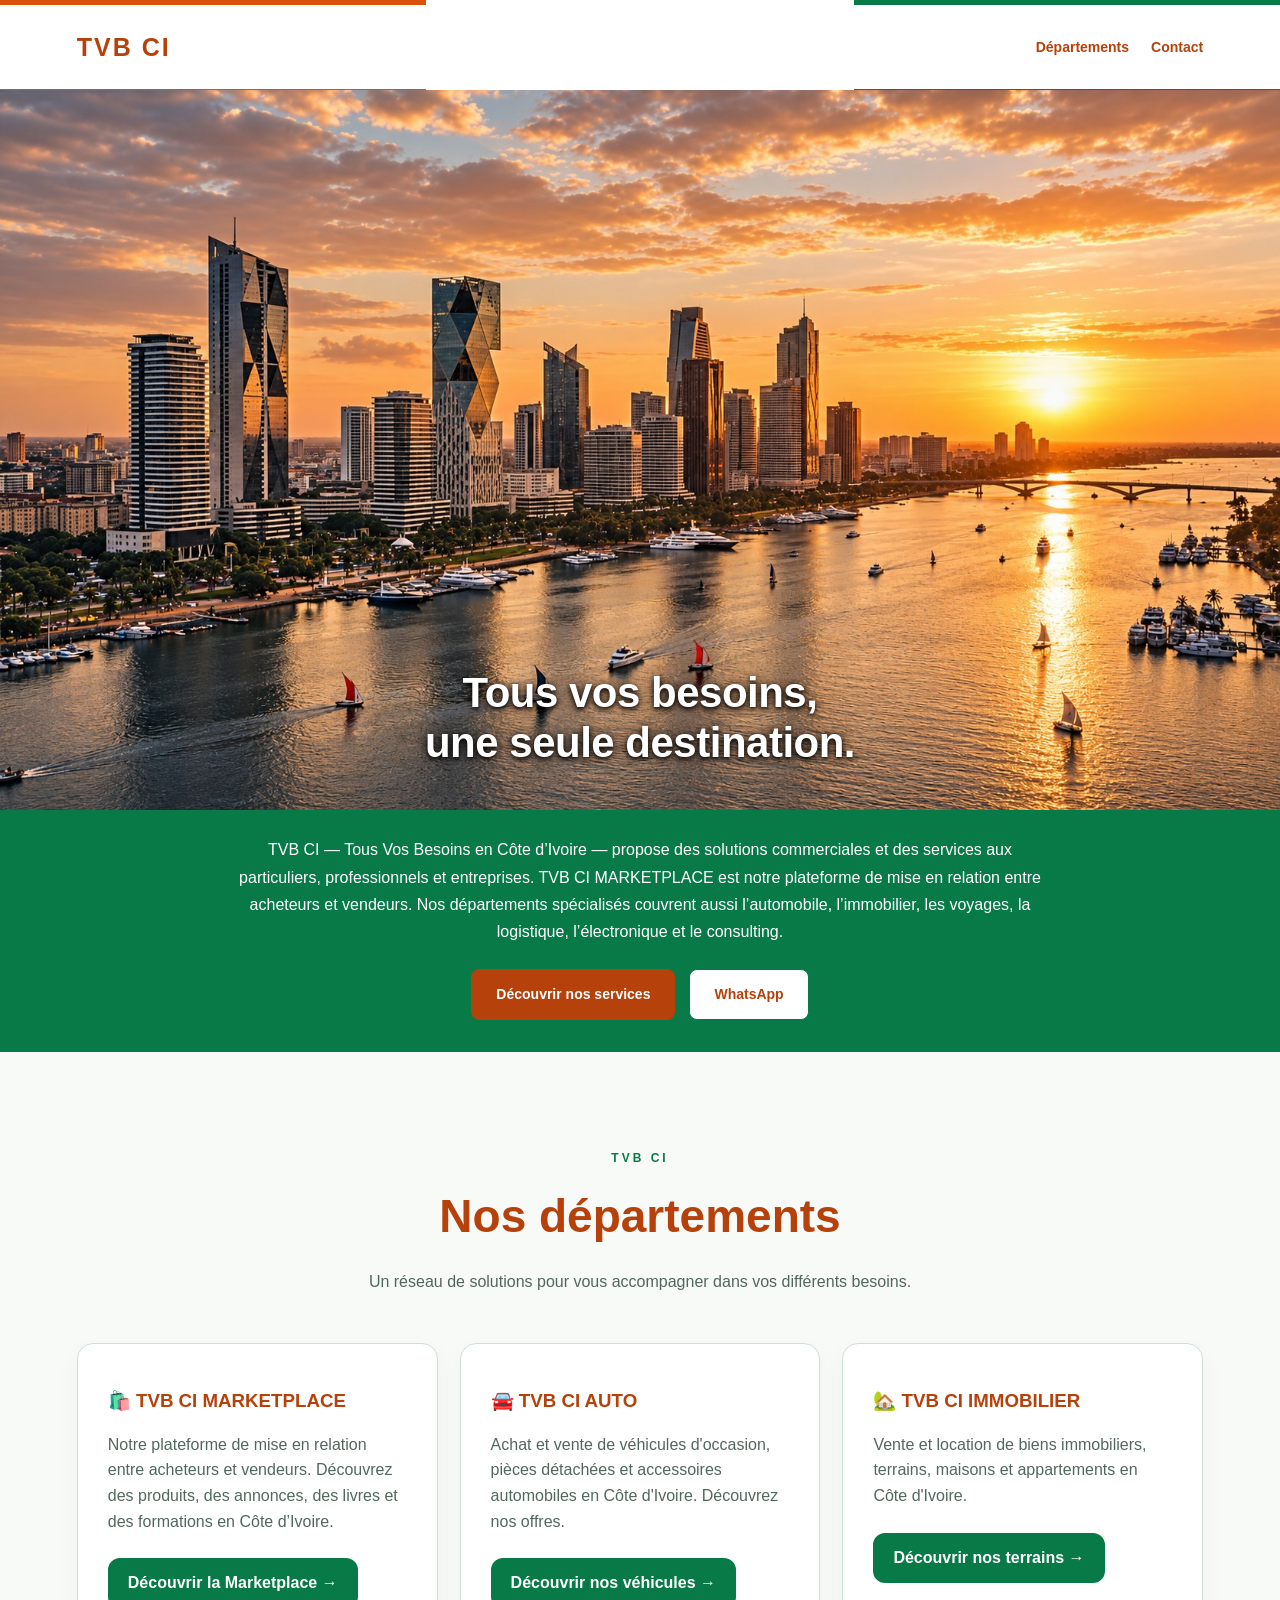
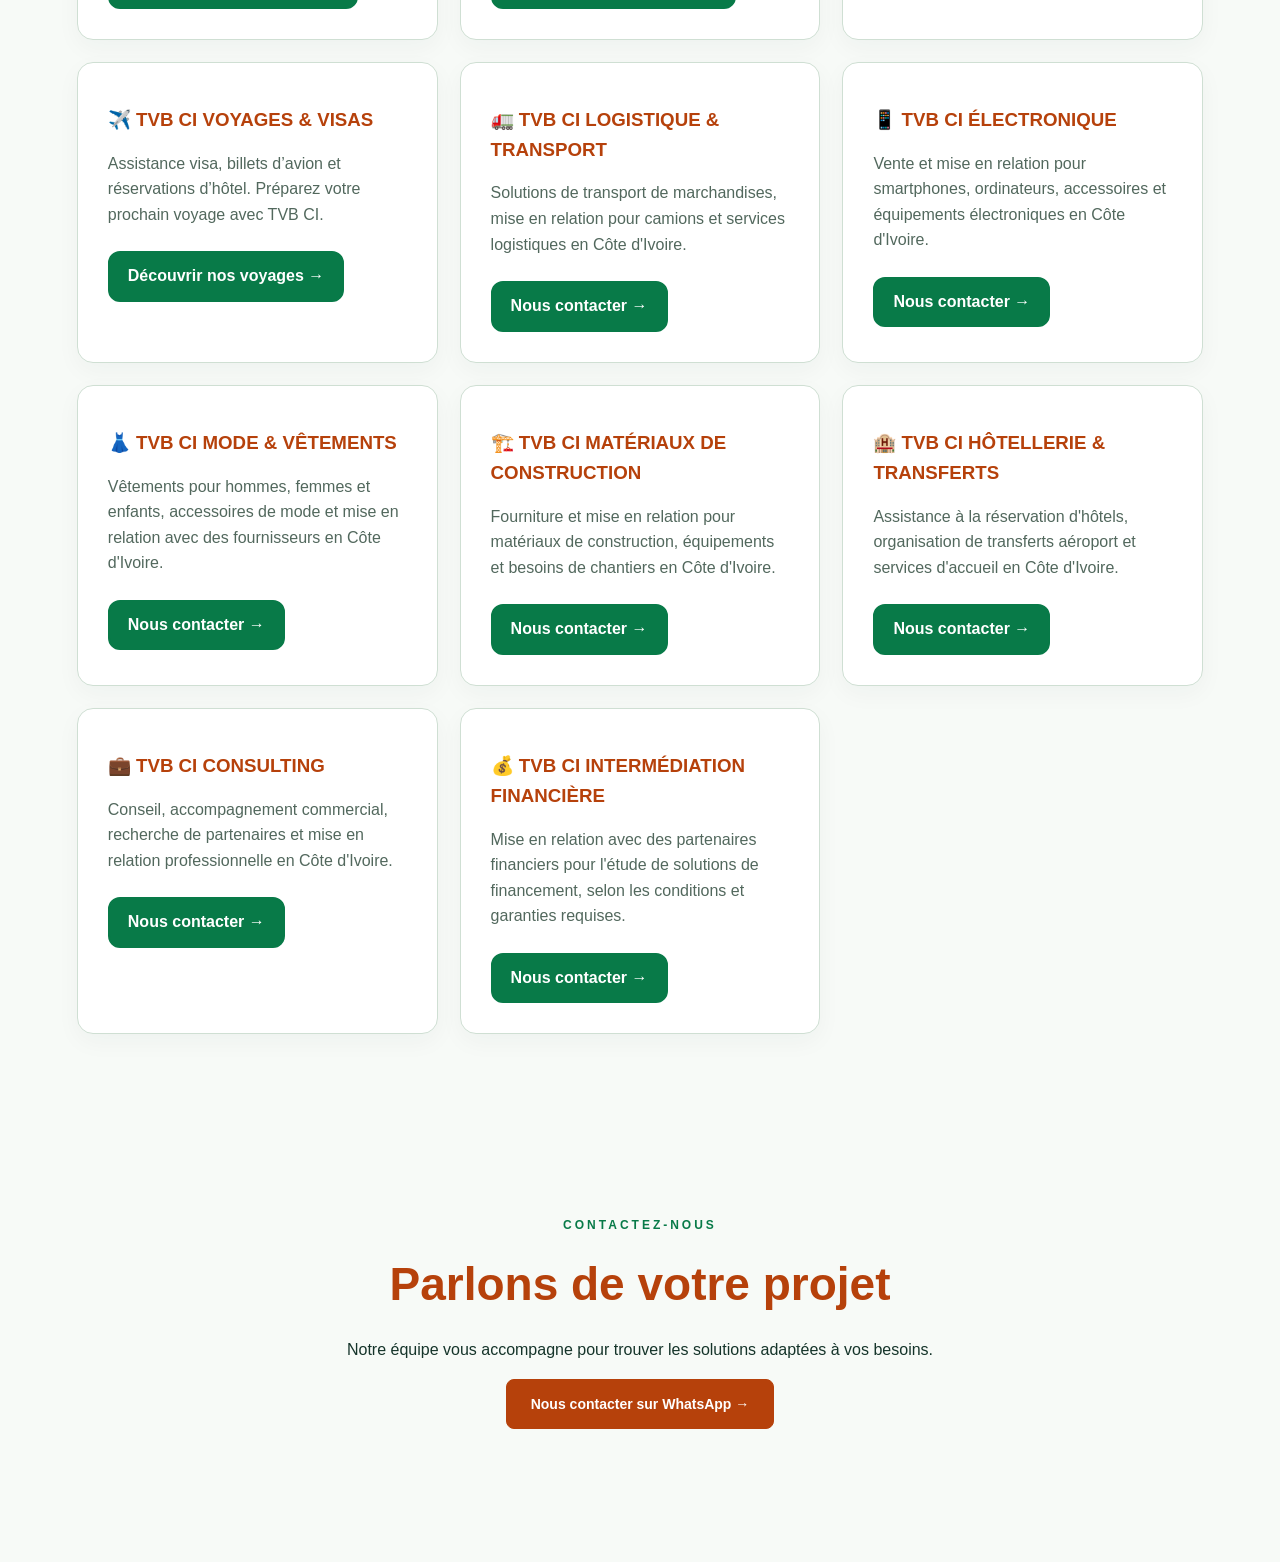
==== commit 0533285d: "Add files via upload" ====
--- a/index.html
+++ b/index.html
@@ -6,14 +6,14 @@
   
 <title>TVB CI | Tous Vos Besoins en Côte d’Ivoire</title>
 
-<meta name="description" content="TVB CI — Tous Vos Besoins en Côte d’Ivoire : entreprise de solutions commerciales et de services. Automobile, immobilier, voyage, logistique, électronique et consulting.">
+<meta name="description" content="TVB CI — Tous Vos Besoins en Côte d’Ivoire : plateforme de solutions commerciales et de services. Découvrez TVB CI MARKETPLACE et nos départements automobile, immobilier, voyages, logistique et consulting.">
 
 <link rel="canonical" href="https://tvbci.com/">
 
 <!-- WhatsApp / Facebook Link Preview -->
 <meta property="og:type" content="website">
 <meta property="og:title" content="TVB CI | Tous Vos Besoins en Côte d’Ivoire">
-<meta property="og:description" content="Découvrez les départements de TVB CI : automobile, immobilier, voyage, logistique, électronique et consulting. TVB CI AUTO est notre division automobile.">
+<meta property="og:description" content="Découvrez TVB CI MARKETPLACE, notre plateforme de mise en relation, ainsi que nos départements automobile, immobilier, voyages, logistique et consulting.">
 <meta property="og:url" content="https://tvbci.com/">
 <meta name="twitter:card" content="summary_large_image">
 
@@ -48,7 +48,7 @@
         <h1>Tous vos besoins,<br>une seule destination.</h1></div></div>
 
         <p class="hero-text">
-  TVB CI — Tous Vos Besoins en Côte d’Ivoire — propose des solutions commerciales et des services aux particuliers, professionnels et entreprises. Nos départements couvrent l’automobile, l’immobilier, le voyage, la logistique, l’électronique et le consulting. TVB CI AUTO est notre division automobile.
+  TVB CI — Tous Vos Besoins en Côte d’Ivoire — propose des solutions commerciales et des services aux particuliers, professionnels et entreprises. TVB CI MARKETPLACE est notre plateforme de mise en relation entre acheteurs et vendeurs. Nos départements spécialisés couvrent aussi l’automobile, l’immobilier, les voyages, la logistique, l’électronique et le consulting.
 </p>
 
         <div class="hero-actions">
@@ -72,6 +72,21 @@
         </p>
       </div>
 <div class="department-grid">
+
+<article class="department-card">
+  <h3>🛍️ TVB CI MARKETPLACE</h3>
+
+  <p>
+    Notre plateforme de mise en relation entre acheteurs et vendeurs.
+    Découvrez des produits, des annonces, des livres et des formations
+    en Côte d’Ivoire.
+  </p>
+
+  <a href="https://marketplace.tvbci.com/">
+    Découvrir la Marketplace →
+  </a>
+</article>
+
       
 <article class="department-card">
   <h3>🚘 TVB CI AUTO</h3>
